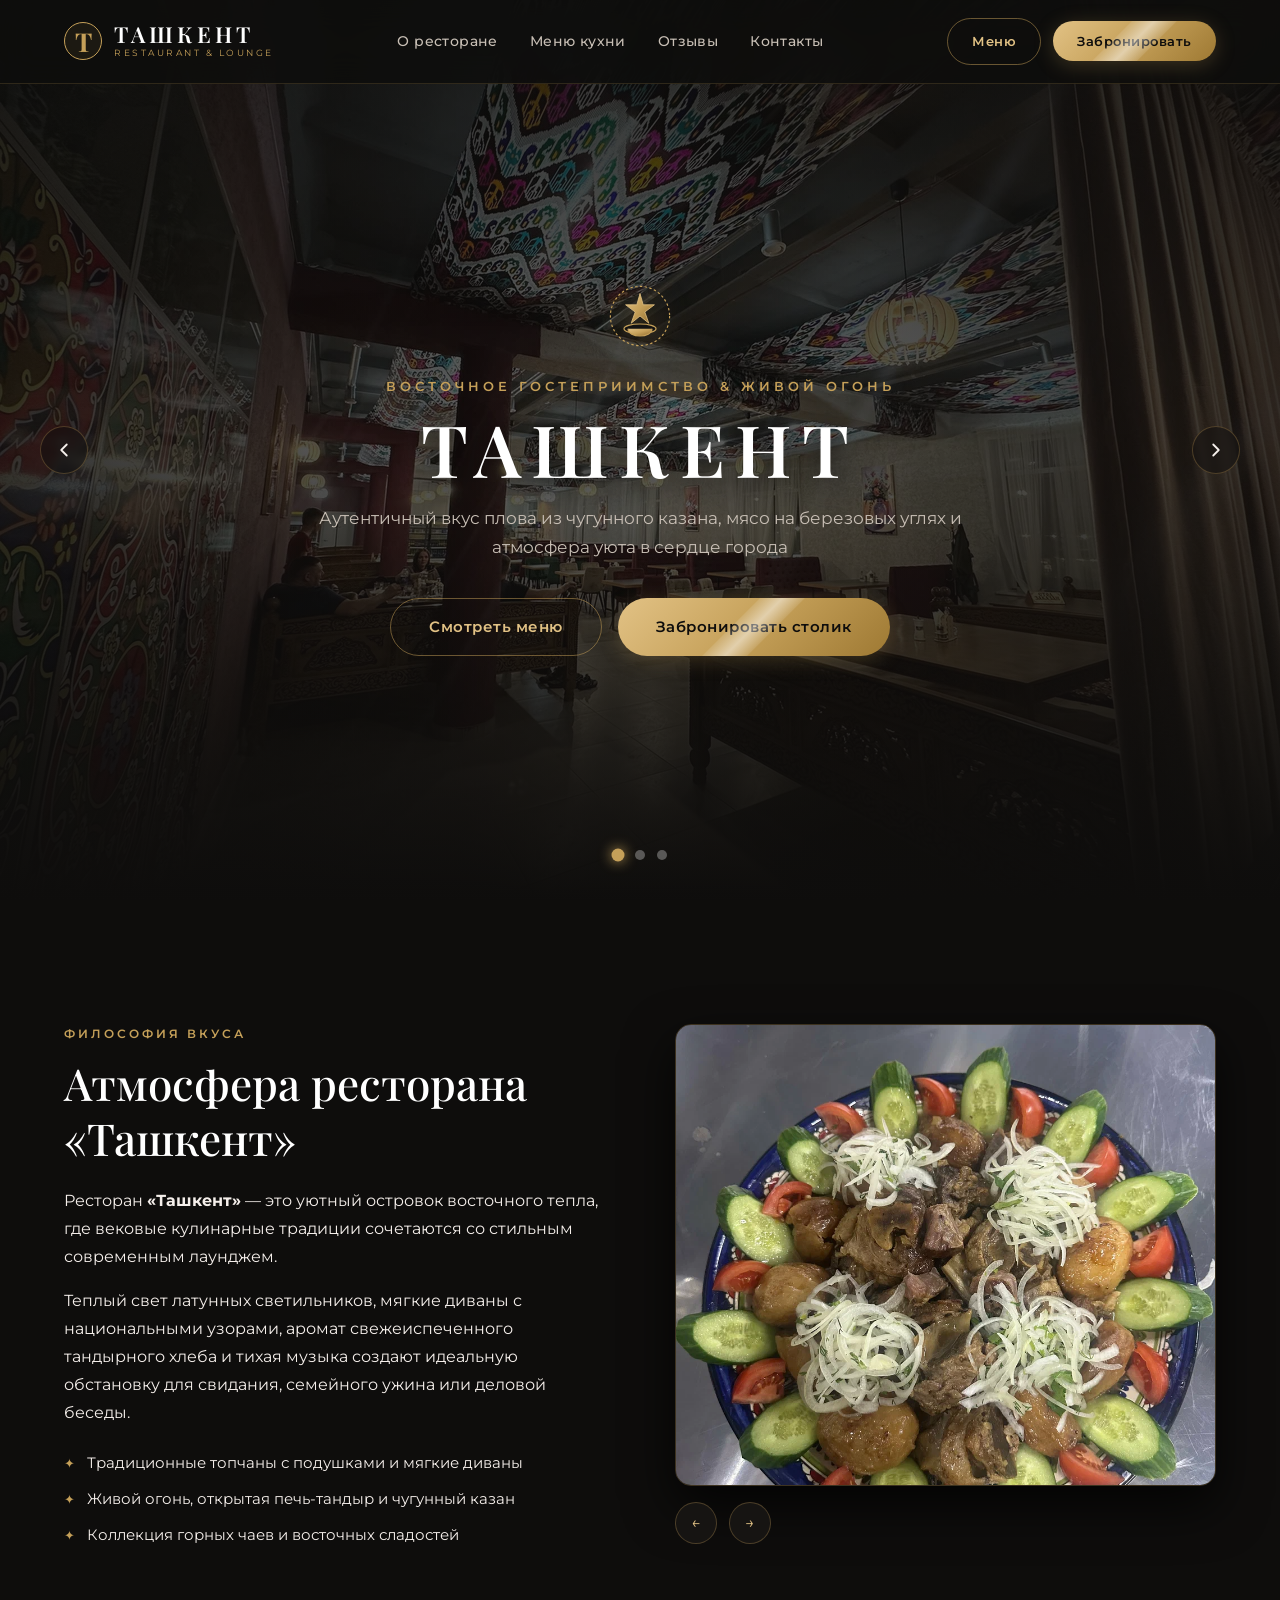
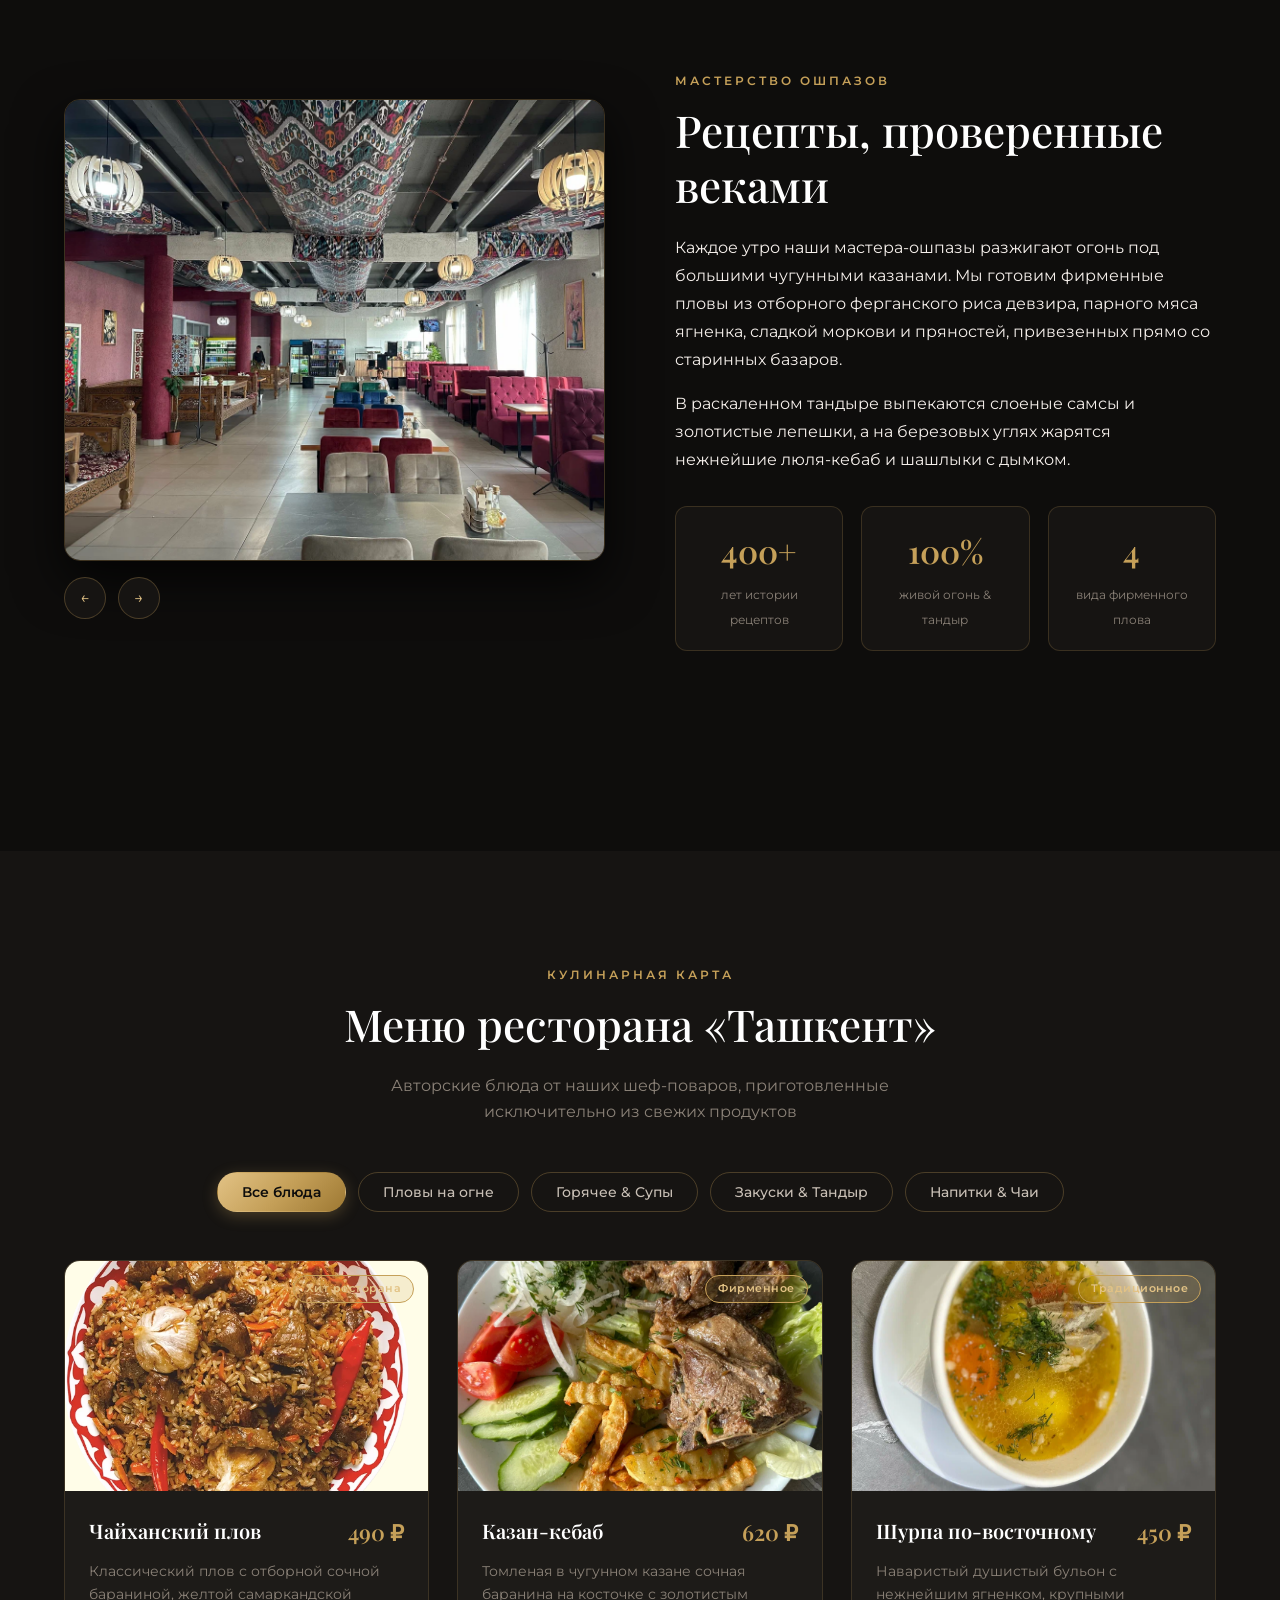
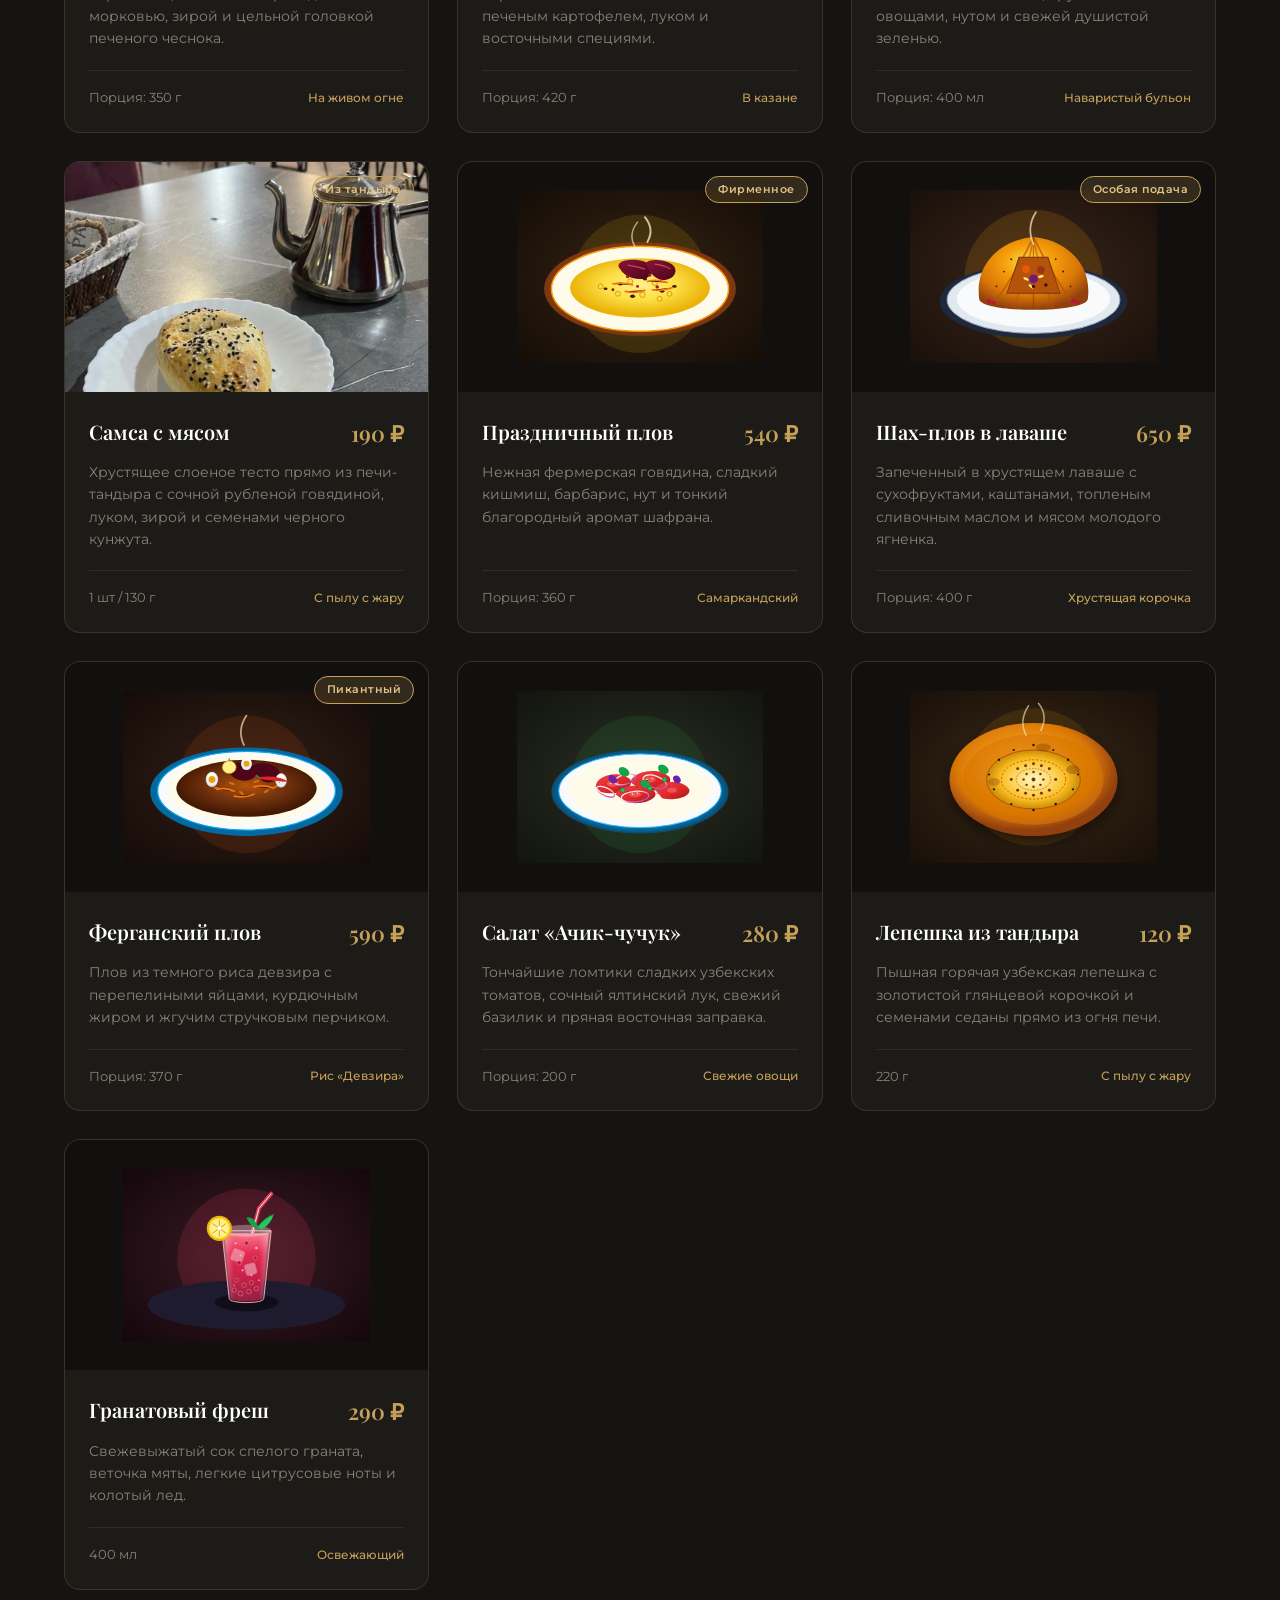
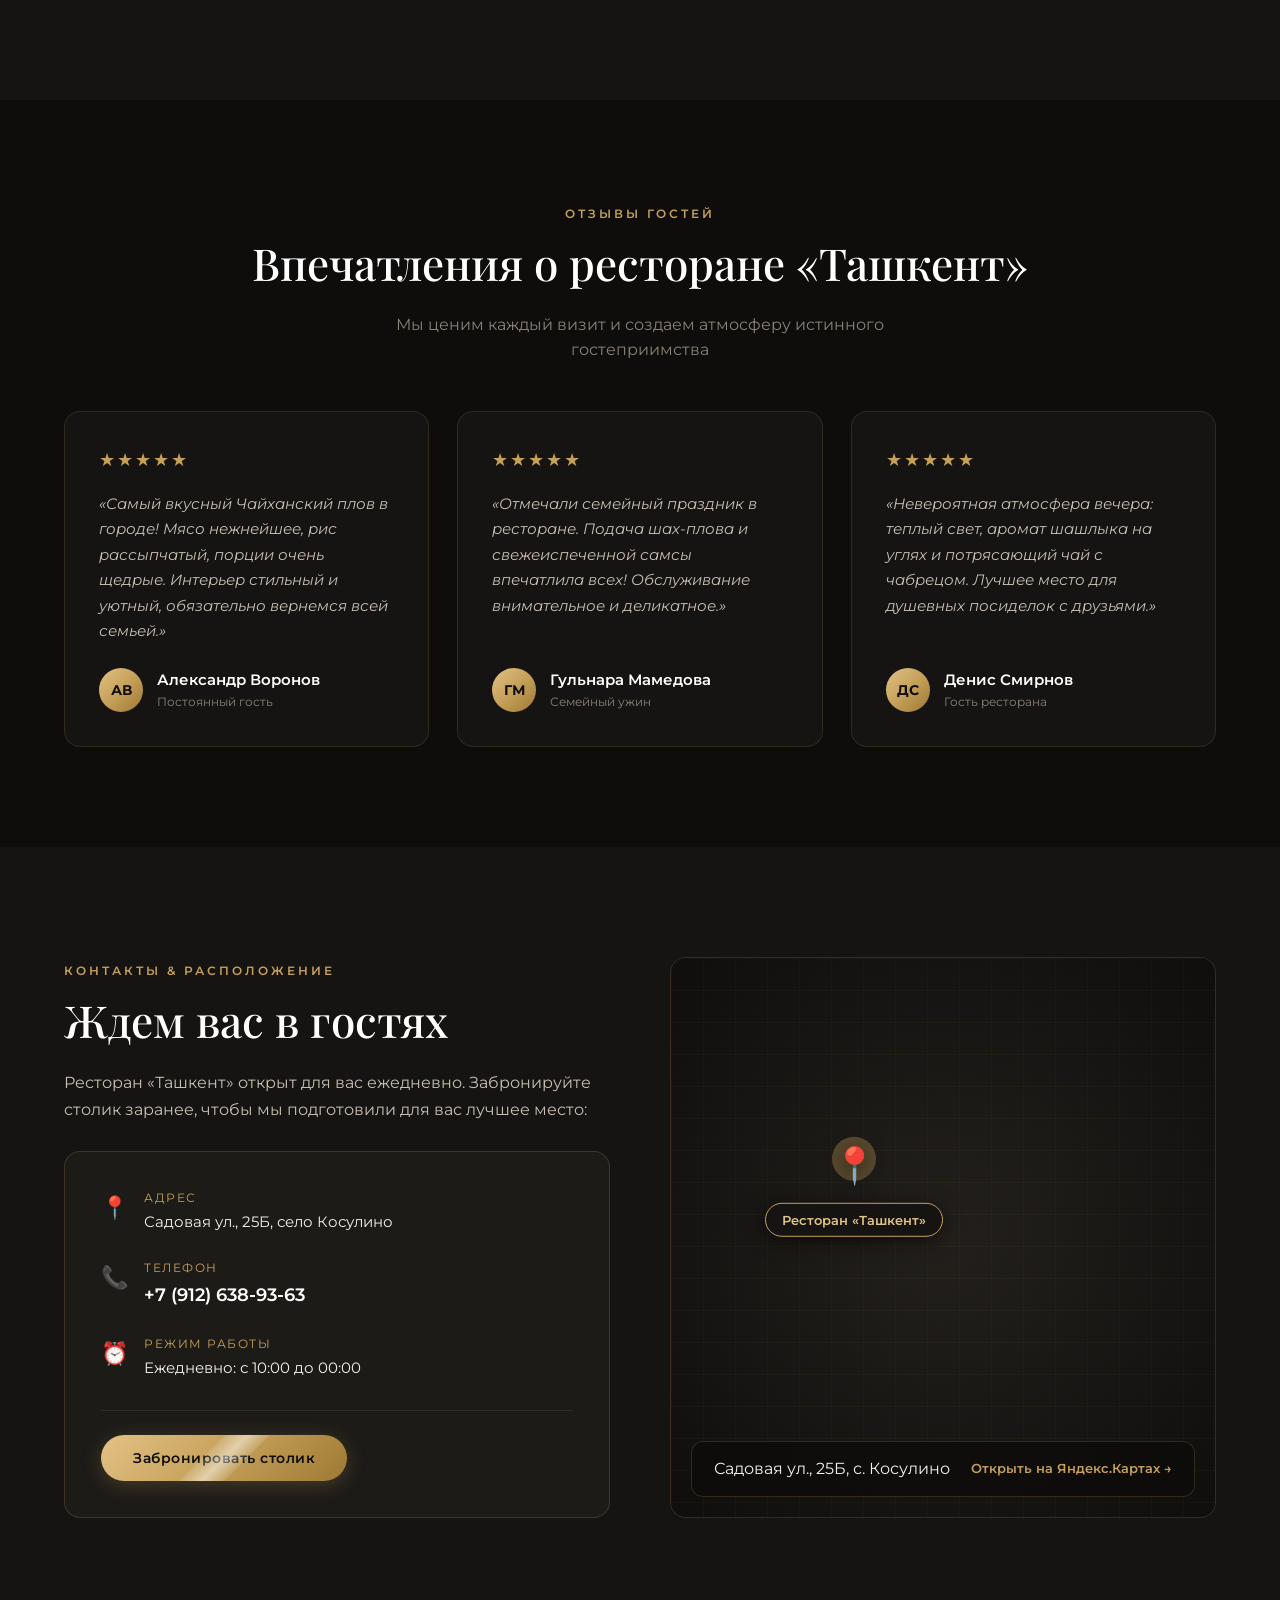
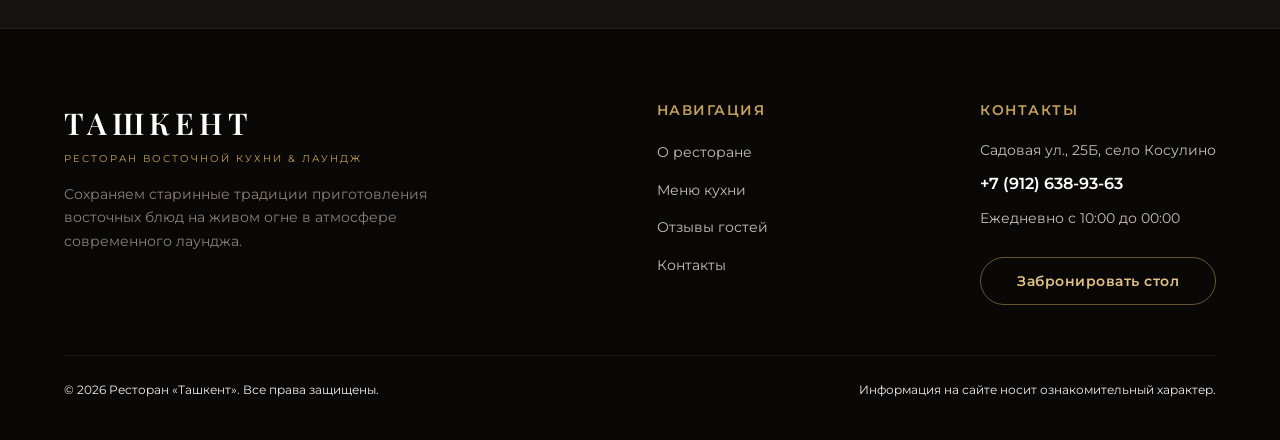
==== index.html @ 8cd4df89 "Initial commit" ====
<!DOCTYPE html>
<html lang="ru">
<head>
  <meta charset="UTF-8">
  <meta name="viewport" content="width=device-width, initial-scale=1.0, maximum-scale=1, user-scalable=0">
  <title>Ресторан «Ташкент» — Восточная кухня & Лаундж</title>
  <meta name="description" content="Ресторан «Ташкент» — авторская восточная кухня на живом огне, аутентичный лаундж, тандыр и легендарный плов.">
  <link rel="icon" type="image/svg+xml" href="images/logo.svg">

  <!-- Google Fonts: Playfair Display + Montserrat -->
  <link rel="preconnect" href="https://fonts.googleapis.com">
  <link rel="preconnect" href="https://fonts.gstatic.com" crossorigin>
  <link href="https://fonts.googleapis.com/css2?family=Montserrat:ital,wght@0,300;0,400;0,500;0,600;0,700;1,400&family=Playfair+Display:ital,wght@0,400;0,500;0,600;0,700;1,400&display=swap" rel="stylesheet">

  <link rel="stylesheet" href="styles.css">
</head>
<body>

  <!-- ==================== FIXED TOP HEADER ==================== -->
  <header class="header header_fixed" id="mainHeader">
    <div class="container header__container">
      <!-- Left: Brand Logo -->
      <a href="#hero" class="header__brand">
        <span class="brand-monogram">Т</span>
        <div class="brand-text-wrap">
          <span class="brand-title">ТАШКЕНТ</span>
          <span class="brand-tagline">RESTAURANT & LOUNGE</span>
        </div>
      </a>

      <!-- Center: Main Navigation (No Halls) -->
      <nav class="header__nav" aria-label="Основное меню">
        <a href="#about" class="nav-link">О ресторане</a>
        <a href="#menu" class="nav-link">Меню кухни</a>
        <a href="#reviews" class="nav-link">Отзывы</a>
        <a href="#contacts" class="nav-link">Контакты</a>
      </nav>

      <!-- Right: Action Buttons -->
      <div class="header__right">
        <a href="#menu" class="btn btn_outline btn_header">Меню</a>
        <button class="btn btn_gold btn_header btn-book" type="button">
          Забронировать<span class="gold-shimmer"></span>
        </button>
      </div>
    </div>
  </header>

  <!-- ==================== HERO SECTION (FULLSCREEN SLIDER) ==================== -->
  <main class="main main_sld" id="hero">
    <div class="hero-slider-container">
      <div class="hero-slide active" data-slide="0">
        <div class="slide-bg" style="background-image: url('images/1.webp');"></div>
        <div class="hero-overlay"></div>
      </div>
      <div class="hero-slide" data-slide="1">
        <div class="slide-bg" style="background-image: url('images/2.webp');"></div>
        <div class="hero-overlay"></div>
      </div>
      <div class="hero-slide" data-slide="2">
        <div class="slide-bg" style="background-image: url('images/3.webp');"></div>
        <div class="hero-overlay"></div>
      </div>
    </div>

    <!-- Centered Brand Emblem -->
    <div class="hero-center-box">
      <div class="hero-emblem-badge">
        <svg width="64" height="64" viewBox="0 0 80 80" fill="none" xmlns="http://www.w3.org/2000/svg">
          <circle cx="40" cy="40" r="37" stroke="#C5A059" stroke-width="1.5" stroke-dasharray="3 3"/>
          <path d="M40 12 L44 26 L58 26 L46 35 L51 49 L40 40 L29 49 L34 35 L22 26 L36 26 Z" fill="url(#goldGrad)" stroke="#E2C285" stroke-width="1"/>
          <ellipse cx="40" cy="56" rx="20" ry="6" fill="#141312" stroke="#C5A059" stroke-width="1.5"/>
          <path d="M25 56 C25 68 55 68 55 56" fill="url(#goldGrad)" stroke="#C5A059" stroke-width="1.5"/>
          <defs>
            <linearGradient id="goldGrad" x1="0%" y1="0%" x2="100%" y2="100%">
              <stop offset="0%" stop-color="#E2C285"/>
              <stop offset="50%" stop-color="#C5A059"/>
              <stop offset="100%" stop-color="#8E6A2C"/>
            </linearGradient>
          </defs>
        </svg>
      </div>

      <span class="hero-subheading">ВОСТОЧНОЕ ГОСТЕПРИИМСТВО & ЖИВОЙ ОГОНЬ</span>
      <h1 class="hero-main-title">ТАШКЕНТ</h1>
      <p class="hero-description">Аутентичный вкус плова из чугунного казана, мясо на березовых углях и атмосфера уюта в сердце города</p>

      <div class="hero-actions">
        <a href="#menu" class="btn btn_outline btn_hero">Смотреть меню</a>
        <button class="btn btn_gold btn_hero btn-book" type="button">
          Забронировать столик<span class="gold-shimmer"></span>
        </button>
      </div>
    </div>

    <!-- Slider Navigation Arrows -->
    <button class="slider-arrow slider-arrow_prev" id="heroPrevBtn" aria-label="Предыдущий слайд">
      <svg width="22" height="22" viewBox="0 0 24 24" fill="none"><path d="M15 18L9 12L15 6" stroke="currentColor" stroke-width="2" stroke-linecap="round" stroke-linejoin="round"/></svg>
    </button>
    <button class="slider-arrow slider-arrow_next" id="heroNextBtn" aria-label="Следующий слайд">
      <svg width="22" height="22" viewBox="0 0 24 24" fill="none"><path d="M9 6L15 12L9 18" stroke="currentColor" stroke-width="2" stroke-linecap="round" stroke-linejoin="round"/></svg>
    </button>

    <!-- Slider Dots -->
    <div class="slider-dots" id="heroDots">
      <button class="dot active" data-slide="0" aria-label="Слайд 1"></button>
      <button class="dot" data-slide="1" aria-label="Слайд 2"></button>
      <button class="dot" data-slide="2" aria-label="Слайд 3"></button>
    </div>
  </main>

  <!-- ==================== PROMO & ATMOSPHERE SECTION ==================== -->
  <section class="promo-section" id="about">
    <div class="container">
      
      <!-- Promo Item 1: Атмосфера -->
      <div class="promo-row">
        <div class="promo-text-col">
          <span class="section-tag">ФИЛОСОФИЯ ВКУСА</span>
          <h2 class="section-title">Атмосфера ресторана «Ташкент»</h2>
          <div class="promo-body">
            <p>Ресторан <strong>«Ташкент»</strong> — это уютный островок восточного тепла, где вековые кулинарные традиции сочетаются со стильным современным лаунджем.</p>
            <p>Теплый свет латунных светильников, мягкие диваны с национальными узорами, аромат свежеиспеченного тандырного хлеба и тихая музыка создают идеальную обстановку для свидания, семейного ужина или деловой беседы.</p>
          </div>
          <div class="promo-features-list">
            <div class="feature-item">
              <span class="feature-bullet">✦</span>
              <span>Традиционные топчаны с подушками и мягкие диваны</span>
            </div>
            <div class="feature-item">
              <span class="feature-bullet">✦</span>
              <span>Живой огонь, открытая печь-тандыр и чугунный казан</span>
            </div>
            <div class="feature-item">
              <span class="feature-bullet">✦</span>
              <span>Коллекция горных чаев и восточных сладостей</span>
            </div>
          </div>
        </div>

        <div class="promo-gallery-col">
          <div class="gallery-slider-frame" id="promoSlider1">
            <div class="gallery-slide">
              <img loading="lazy" src="images/4.webp" alt="Интерьер ресторана Ташкент">
            </div>
            <div class="gallery-slide">
              <img loading="lazy" src="images/5.webp" alt="Уютная атмосфера ресторана">
            </div>
          </div>
          <div class="gallery-slider-nav">
            <button class="nav-btn btn-prev" data-slider="promoSlider1" aria-label="Назад">&larr;</button>
            <button class="nav-btn btn-next" data-slider="promoSlider1" aria-label="Вперед">&rarr;</button>
          </div>
        </div>
      </div>

      <!-- Promo Item 2: Традиции и шефы -->
      <div class="promo-row promo-row_reverse">
        <div class="promo-gallery-col">
          <div class="gallery-slider-frame" id="promoSlider2">
            <div class="gallery-slide">
              <img loading="lazy" src="images/6.webp" alt="Блюда на живом огне">
            </div>
            <div class="gallery-slide">
              <img loading="lazy" src="images/7.webp" alt="Подача восточных блюд">
            </div>
          </div>
          <div class="gallery-slider-nav">
            <button class="nav-btn btn-prev" data-slider="promoSlider2" aria-label="Назад">&larr;</button>
            <button class="nav-btn btn-next" data-slider="promoSlider2" aria-label="Вперед">&rarr;</button>
          </div>
        </div>

        <div class="promo-text-col">
          <span class="section-tag">МАСТЕРСТВО ОШПАЗОВ</span>
          <h2 class="section-title">Рецепты, проверенные веками</h2>
          <div class="promo-body">
            <p>Каждое утро наши мастера-ошпазы разжигают огонь под большими чугунными казанами. Мы готовим фирменные пловы из отборного ферганского риса девзира, парного мяса ягненка, сладкой моркови и пряностей, привезенных прямо со старинных базаров.</p>
            <p>В раскаленном тандыре выпекаются слоеные самсы и золотистые лепешки, а на березовых углях жарятся нежнейшие люля-кебаб и шашлыки с дымком.</p>
          </div>
          <div class="stats-grid">
            <div class="stat-card">
              <span class="stat-value">400+</span>
              <span class="stat-label">лет истории рецептов</span>
            </div>
            <div class="stat-card">
              <span class="stat-value">100%</span>
              <span class="stat-label">живой огонь & тандыр</span>
            </div>
            <div class="stat-card">
              <span class="stat-value">4</span>
              <span class="stat-label">вида фирменного плова</span>
            </div>
          </div>
        </div>
      </div>

    </div>
  </section>

  <!-- ==================== MENU PRESENTATION ==================== -->
  <section class="menu-section" id="menu">
    <div class="container">
      <div class="section-heading text-center">
        <span class="section-tag">КУЛИНАРНАЯ КАРТА</span>
        <h2 class="section-title">Меню ресторана «Ташкент»</h2>
        <p class="section-subtitle">Авторские блюда от наших шеф-поваров, приготовленные исключительно из свежих продуктов</p>
      </div>

      <!-- Фильтры категорий -->
      <div class="menu-filters">
        <button class="filter-btn active" data-category="all" type="button">Все блюда</button>
        <button class="filter-btn" data-category="plov" type="button">Пловы на огне</button>
        <button class="filter-btn" data-category="hot" type="button">Горячее & Супы</button>
        <button class="filter-btn" data-category="starters" type="button">Закуски & Тандыр</button>
        <button class="filter-btn" data-category="drinks" type="button">Напитки & Чаи</button>
      </div>

      <!-- Карточки блюд -->
      <div class="menu-grid">
        <!-- Блюдо 1: Плов (plow.png) -->
        <div class="menu-card" data-category="plov">
          <div class="menu-card__image-box">
            <img src="images/plow.png" alt="Чайханский плов" class="menu-card__img" loading="lazy">
            <span class="menu-card__badge">Хит ресторана</span>
          </div>
          <div class="menu-card__content">
            <div class="menu-card__header">
              <h4 class="menu-card__title">Чайханский плов</h4>
              <span class="menu-card__price">490 ₽</span>
            </div>
            <p class="menu-card__desc">Классический плов с отборной сочной бараниной, желтой самаркандской морковью, зирой и цельной головкой печеного чеснока.</p>
            <div class="menu-card__footer">
              <span class="menu-card__weight">Порция: 350 г</span>
              <span class="menu-card__tag">На живом огне</span>
            </div>
          </div>
        </div>

        <!-- Блюдо: Казан-кебаб (плов 2.webp) -->
        <div class="menu-card" data-category="hot">
          <div class="menu-card__image-box">
            <img src="images/плов 2.webp" alt="Казан-кебаб" class="menu-card__img" loading="lazy">
            <span class="menu-card__badge">Фирменное</span>
          </div>
          <div class="menu-card__content">
            <div class="menu-card__header">
              <h4 class="menu-card__title">Казан-кебаб</h4>
              <span class="menu-card__price">620 ₽</span>
            </div>
            <p class="menu-card__desc">Томленая в чугунном казане сочная баранина на косточке с золотистым печеным картофелем, луком и восточными специями.</p>
            <div class="menu-card__footer">
              <span class="menu-card__weight">Порция: 420 г</span>
              <span class="menu-card__tag">В казане</span>
            </div>
          </div>
        </div>

        <!-- Блюдо: Шурпа по-восточному (плов 3.webp) -->
        <div class="menu-card" data-category="hot">
          <div class="menu-card__image-box">
            <img src="images/плов 3.webp" alt="Шурпа по-восточному" class="menu-card__img" loading="lazy">
            <span class="menu-card__badge">Традиционное</span>
          </div>
          <div class="menu-card__content">
            <div class="menu-card__header">
              <h4 class="menu-card__title">Шурпа по-восточному</h4>
              <span class="menu-card__price">450 ₽</span>
            </div>
            <p class="menu-card__desc">Наваристый душистый бульон с нежнейшим ягненком, крупными овощами, нутом и свежей душистой зеленью.</p>
            <div class="menu-card__footer">
              <span class="menu-card__weight">Порция: 400 мл</span>
              <span class="menu-card__tag">Наваристый бульон</span>
            </div>
          </div>
        </div>

        <!-- Блюдо: Самса из тандыра (плов 4.webp) -->
        <div class="menu-card" data-category="starters">
          <div class="menu-card__image-box">
            <img src="images/плов 4.webp" alt="Самса из тандыра" class="menu-card__img" loading="lazy">
            <span class="menu-card__badge">Из тандыра</span>
          </div>
          <div class="menu-card__content">
            <div class="menu-card__header">
              <h4 class="menu-card__title">Самса с мясом</h4>
              <span class="menu-card__price">190 ₽</span>
            </div>
            <p class="menu-card__desc">Хрустящее слоеное тесто прямо из печи-тандыра с сочной рубленой говядиной, луком, зирой и семенами черного кунжута.</p>
            <div class="menu-card__footer">
              <span class="menu-card__weight">1 шт / 130 г</span>
              <span class="menu-card__tag">С пылу с жару</span>
            </div>
          </div>
        </div>

        <!-- Блюдо 2 -->
        <div class="menu-card" data-category="plov">
          <div class="menu-card__image-box">
            <img src="images/plov-samarkand.svg" alt="Праздничный плов" class="menu-card__img" loading="lazy">
            <span class="menu-card__badge">Фирменное</span>
          </div>
          <div class="menu-card__content">
            <div class="menu-card__header">
              <h4 class="menu-card__title">Праздничный плов</h4>
              <span class="menu-card__price">540 ₽</span>
            </div>
            <p class="menu-card__desc">Нежная фермерская говядина, сладкий кишмиш, барбарис, нут и тонкий благородный аромат шафрана.</p>
            <div class="menu-card__footer">
              <span class="menu-card__weight">Порция: 360 г</span>
              <span class="menu-card__tag">Самаркандский</span>
            </div>
          </div>
        </div>

        <!-- Блюдо 3 -->
        <div class="menu-card" data-category="plov">
          <div class="menu-card__image-box">
            <img src="images/shah-plov.svg" alt="Шах-плов в лаваше" class="menu-card__img" loading="lazy">
            <span class="menu-card__badge">Особая подача</span>
          </div>
          <div class="menu-card__content">
            <div class="menu-card__header">
              <h4 class="menu-card__title">Шах-плов в лаваше</h4>
              <span class="menu-card__price">650 ₽</span>
            </div>
            <p class="menu-card__desc">Запеченный в хрустящем лаваше с сухофруктами, каштанами, топленым сливочным маслом и мясом молодого ягненка.</p>
            <div class="menu-card__footer">
              <span class="menu-card__weight">Порция: 400 г</span>
              <span class="menu-card__tag">Хрустящая корочка</span>
            </div>
          </div>
        </div>

        <!-- Блюдо 4 -->
        <div class="menu-card" data-category="plov">
          <div class="menu-card__image-box">
            <img src="images/plov-fergana.svg" alt="Ферганский плов" class="menu-card__img" loading="lazy">
            <span class="menu-card__badge">Пикантный</span>
          </div>
          <div class="menu-card__content">
            <div class="menu-card__header">
              <h4 class="menu-card__title">Ферганский плов</h4>
              <span class="menu-card__price">590 ₽</span>
            </div>
            <p class="menu-card__desc">Плов из темного риса девзира с перепелиными яйцами, курдючным жиром и жгучим стручковым перчиком.</p>
            <div class="menu-card__footer">
              <span class="menu-card__weight">Порция: 370 г</span>
              <span class="menu-card__tag">Рис «Девзира»</span>
            </div>
          </div>
        </div>

        <!-- Блюдо 5 -->
        <div class="menu-card" data-category="starters">
          <div class="menu-card__image-box">
            <img src="images/salad-achik-chuchuk.svg" alt="Салат Ачик-чучук" class="menu-card__img" loading="lazy">
          </div>
          <div class="menu-card__content">
            <div class="menu-card__header">
              <h4 class="menu-card__title">Салат «Ачик-чучук»</h4>
              <span class="menu-card__price">280 ₽</span>
            </div>
            <p class="menu-card__desc">Тончайшие ломтики сладких узбекских томатов, сочный ялтинский лук, свежий базилик и пряная восточная заправка.</p>
            <div class="menu-card__footer">
              <span class="menu-card__weight">Порция: 200 г</span>
              <span class="menu-card__tag">Свежие овощи</span>
            </div>
          </div>
        </div>

        <!-- Блюдо 7 -->
        <div class="menu-card" data-category="starters">
          <div class="menu-card__image-box">
            <img src="images/lepeshka.svg" alt="Лепешка из тандыра" class="menu-card__img" loading="lazy">
          </div>
          <div class="menu-card__content">
            <div class="menu-card__header">
              <h4 class="menu-card__title">Лепешка из тандыра</h4>
              <span class="menu-card__price">120 ₽</span>
            </div>
            <p class="menu-card__desc">Пышная горячая узбекская лепешка с золотистой глянцевой корочкой и семенами седаны прямо из огня печи.</p>
            <div class="menu-card__footer">
              <span class="menu-card__weight">220 г</span>
              <span class="menu-card__tag">С пылу с жару</span>
            </div>
          </div>
        </div>

        <!-- Блюдо 8 -->
        <div class="menu-card" data-category="drinks">
          <div class="menu-card__image-box">
            <img src="images/lemonade.svg" alt="Гранатовый фреш-лимонад" class="menu-card__img" loading="lazy">
          </div>
          <div class="menu-card__content">
            <div class="menu-card__header">
              <h4 class="menu-card__title">Гранатовый фреш</h4>
              <span class="menu-card__price">290 ₽</span>
            </div>
            <p class="menu-card__desc">Свежевыжатый сок спелого граната, веточка мяты, легкие цитрусовые ноты и колотый лед.</p>
            <div class="menu-card__footer">
              <span class="menu-card__weight">400 мл</span>
              <span class="menu-card__tag">Освежающий</span>
            </div>
          </div>
        </div>
      </div>
    </div>
  </section>

  <!-- ==================== REVIEWS ==================== -->
  <section class="reviews-section" id="reviews">
    <div class="container">
      <div class="section-heading text-center">
        <span class="section-tag">ОТЗЫВЫ ГОСТЕЙ</span>
        <h2 class="section-title">Впечатления о ресторане «Ташкент»</h2>
        <p class="section-subtitle">Мы ценим каждый визит и создаем атмосферу истинного гостеприимства</p>
      </div>

      <div class="reviews-grid">
        <div class="review-card">
          <div class="review-stars">★★★★★</div>
          <p class="review-text">«Самый вкусный Чайханский плов в городе! Мясо нежнейшее, рис рассыпчатый, порции очень щедрые. Интерьер стильный и уютный, обязательно вернемся всей семьей.»</p>
          <div class="review-author-box">
            <div class="review-avatar">АВ</div>
            <div>
              <div class="review-name">Александр Воронов</div>
              <div class="review-date">Постоянный гость</div>
            </div>
          </div>
        </div>

        <div class="review-card">
          <div class="review-stars">★★★★★</div>
          <p class="review-text">«Отмечали семейный праздник в ресторане. Подача шах-плова и свежеиспеченной самсы впечатлила всех! Обслуживание внимательное и деликатное.»</p>
          <div class="review-author-box">
            <div class="review-avatar">ГМ</div>
            <div>
              <div class="review-name">Гульнара Мамедова</div>
              <div class="review-date">Семейный ужин</div>
            </div>
          </div>
        </div>

        <div class="review-card">
          <div class="review-stars">★★★★★</div>
          <p class="review-text">«Невероятная атмосфера вечера: теплый свет, аромат шашлыка на углях и потрясающий чай с чабрецом. Лучшее место для душевных посиделок с друзьями.»</p>
          <div class="review-author-box">
            <div class="review-avatar">ДС</div>
            <div>
              <div class="review-name">Денис Смирнов</div>
              <div class="review-date">Гость ресторана</div>
            </div>
          </div>
        </div>
      </div>
    </div>
  </section>

  <!-- ==================== CONTACTS & LOCATION ==================== -->
  <section class="contacts-section" id="contacts">
    <div class="container">
      <div class="contacts-wrapper">
        <div class="contacts-left">
          <span class="section-tag">КОНТАКТЫ & РАСПОЛОЖЕНИЕ</span>
          <h2 class="section-title">Ждем вас в гостях</h2>
          <p class="contacts-desc">Ресторан «Ташкент» открыт для вас ежедневно. Забронируйте столик заранее, чтобы мы подготовили для вас лучшее место:</p>

          <div class="contacts-info-card">
            <div class="info-item">
              <span class="info-icon">📍</span>
              <div>
                <div class="info-item-title">Адрес</div>
                <div class="info-item-value">Садовая ул., 25Б, село Косулино</div>
              </div>
            </div>

            <div class="info-item">
              <span class="info-icon">📞</span>
              <div>
                <div class="info-item-title">Телефон</div>
                <a href="tel:+79126389363" class="info-item-link">+7 (912) 638-93-63</a>
              </div>
            </div>

            <div class="info-item">
              <span class="info-icon">⏰</span>
              <div>
                <div class="info-item-title">Режим работы</div>
                <div class="info-item-value">Ежедневно: с 10:00 до 00:00</div>
              </div>
            </div>

            <div class="contacts-action-box">
              <button class="btn btn_gold btn-book" type="button">
                Забронировать столик<span class="gold-shimmer"></span>
              </button>
            </div>
          </div>
        </div>

        <div class="contacts-right">
          <div class="map-card-wrapper">
            <div class="map-ambient-view">
              <div class="map-grid-pattern"></div>
              <div class="map-pin">
                <div class="pin-halo"></div>
                <div class="pin-symbol">📍</div>
                <div class="pin-badge">Ресторан «Ташкент»</div>
              </div>
              <div class="map-foot-card">
                <span>Садовая ул., 25Б, с. Косулино</span>
                <a href="https://yandex.ru/maps/?text=Садовая+ул.,+25Б,+село+Косулино" target="_blank" rel="noopener" class="map-yandex-link">Открыть на Яндекс.Картах &rarr;</a>
              </div>
            </div>
          </div>
        </div>
      </div>
    </div>
  </section>

  <!-- ==================== FOOTER ==================== -->
  <footer class="footer">
    <div class="container">
      <div class="footer-content">
        <div class="footer-brand">
          <div class="footer-logo">ТАШКЕНТ</div>
          <div class="footer-tagline">РЕСТОРАН ВОСТОЧНОЙ КУХНИ & ЛАУНДЖ</div>
          <p class="footer-about">Сохраняем старинные традиции приготовления восточных блюд на живом огне в атмосфере современного лаунджа.</p>
        </div>

        <div class="footer-nav">
          <div class="footer-col-title">Навигация</div>
          <ul class="footer-nav-list">
            <li><a href="#about">О ресторане</a></li>
            <li><a href="#menu">Меню кухни</a></li>
            <li><a href="#reviews">Отзывы гостей</a></li>
            <li><a href="#contacts">Контакты</a></li>
          </ul>
        </div>

        <div class="footer-contacts">
          <div class="footer-col-title">Контакты</div>
          <p class="footer-contact-item">Садовая ул., 25Б, село Косулино</p>
          <p class="footer-contact-item">
            <a href="tel:+79126389363" class="footer-phone">+7 (912) 638-93-63</a>
          </p>
          <p class="footer-contact-item">Ежедневно с 10:00 до 00:00</p>
          <button class="btn btn_outline btn_footer btn-book" type="button">Забронировать стол</button>
        </div>
      </div>

      <div class="footer-bottom">
        <div>© 2026 Ресторан «Ташкент». Все права защищены.</div>
        <div>Информация на сайте носит ознакомительный характер.</div>
      </div>
    </div>
  </footer>

  <!-- ==================== BOOKING TABLE MODAL ==================== -->
  <div class="modal-overlay" id="bookingModal">
    <div class="modal-content">
      <button class="modal-close" id="bookingModalClose" type="button" aria-label="Закрыть">&times;</button>
      <div class="modal-header-box">
        <span class="modal-badge">БРОНИРОВАНИЕ</span>
        <h3 class="modal-title">Забронировать столик</h3>
        <p class="modal-subtitle">Ресторан «Ташкент» с радостью подготовит лучший стол к вашему визиту</p>
      </div>

      <form class="modal-form" id="bookingForm">
        <div class="form-row">
          <div class="form-group">
            <label for="bookName">Ваше имя *</label>
            <input type="text" id="bookName" required placeholder="Иван">
          </div>
          <div class="form-group">
            <label for="bookPhone">Номер телефона *</label>
            <input type="tel" id="bookPhone" required placeholder="+7 (999) 000-00-00">
          </div>
        </div>

        <div class="form-row">
          <div class="form-group">
            <label for="bookGuests">Количество персон</label>
            <select id="bookGuests">
              <option value="1 персона">1 персона</option>
              <option value="2 персоны" selected>2 персоны (романтический ужин)</option>
              <option value="3–4 персоны">3–4 персоны (семья / друзья)</option>
              <option value="5–8 персон">5–8 персон (компания)</option>
              <option value="8+ персон">Компания более 8 персон</option>
            </select>
          </div>
          <div class="form-group">
            <label for="bookDate">Дата визита *</label>
            <input type="date" id="bookDate" required>
          </div>
        </div>

        <div class="form-group">
          <label for="bookTime">Время визита *</label>
          <input type="time" id="bookTime" required value="19:00">
        </div>

        <div class="form-group">
          <label for="bookComment">Пожелания к столику</label>
          <input type="text" id="bookComment" placeholder="У окна, детский стульчик, тихий угол">
        </div>

        <button type="submit" class="btn btn_gold form-submit-btn">
          Подтвердить бронирование<span class="gold-shimmer"></span>
        </button>
      </form>
    </div>
  </div>

  <script src="script.js"></script>
</body>
</html>
---- styles.css ----
/* ==========================================================================
   РЕСТОРАН «ТАШКЕНТ» — ФИРМЕННЫЙ СТИЛЬ
   Luxury Eastern Lounge Aesthetic (Obsidian & Noble Gold)
   ========================================================================== */

:root {
  /* Color Palette */
  --bg-dark: #0E0D0C;
  --bg-surface: #161412;
  --bg-card: #1D1B18;
  --bg-elevated: #24211D;
  
  --text-white: #FFFFFF;
  --text-primary: #F5EFEB;
  --text-secondary: #C8BFB5;
  --text-muted: #8A8177;

  /* Noble Gold Accents */
  --accent-gold: #C5A059;
  --accent-gold-light: #E2C285;
  --accent-gold-dark: #8E6A2C;
  --accent-gold-glow: rgba(197, 160, 89, 0.35);

  /* Gradients */
  --grad-gold: linear-gradient(135deg, #E2C285 0%, #C5A059 50%, #9E7933 100%);
  --grad-gold-hover: linear-gradient(135deg, #F0D59E 0%, #D8B26A 50%, #B08A42 100%);

  /* Typography */
  --font-serif: "Playfair Display", Georgia, serif;
  --font-sans: "Montserrat", -apple-system, BlinkMacSystemFont, "Segoe UI", Roboto, sans-serif;

  /* Transitions & Shadows */
  --transition: 0.35s cubic-bezier(0.22, 1, 0.36, 1);
  --shadow-sm: 0 4px 15px rgba(0, 0, 0, 0.4);
  --shadow-md: 0 10px 30px rgba(0, 0, 0, 0.6);
  --shadow-lg: 0 20px 50px rgba(0, 0, 0, 0.75);
}

/* Base Reset */
* {
  margin: 0;
  padding: 0;
  box-sizing: border-box;
  font-family: var(--font-sans);
  color: var(--text-primary);
  list-style: none;
  text-decoration: none;
}

html {
  scroll-behavior: smooth;
}

body {
  background-color: var(--bg-dark);
  color: var(--text-primary);
  overflow-x: hidden;
  line-height: 1.6;
}

/* Container */
.container {
  width: 90%;
  max-width: 1600px;
  margin: 0 auto;
}

/* ==========================================================================
   BUTTONS
   ========================================================================== */
.btn {
  display: inline-flex;
  align-items: center;
  justify-content: center;
  padding: 14px 32px;
  border-radius: 35px;
  font-size: 14px;
  font-weight: 600;
  letter-spacing: 0.5px;
  cursor: pointer;
  border: none;
  transition: var(--transition);
  user-select: none;
  position: relative;
  overflow: hidden;
}

/* Gold Primary Button with Shimmer */
.btn_gold {
  background: var(--grad-gold);
  color: #0E0D0C !important;
  box-shadow: 0 4px 20px rgba(197, 160, 89, 0.25);
}

.btn_gold:hover {
  background: var(--grad-gold-hover);
  transform: translateY(-2px);
  box-shadow: 0 6px 25px rgba(197, 160, 89, 0.45);
}

.gold-shimmer {
  position: absolute;
  top: 0;
  height: 100%;
  width: 45px;
  transform: skewX(-45deg);
  background: linear-gradient(90deg, rgba(255, 255, 255, 0.1), rgba(255, 255, 255, 0.5), rgba(255, 255, 255, 0.1));
  animation: goldShimmer 2.8s infinite linear;
}

@keyframes goldShimmer {
  0% { left: -150%; }
  100% { left: 150%; }
}

/* Outline Button */
.btn_outline {
  background: transparent;
  border: 1px solid rgba(197, 160, 89, 0.5);
  color: var(--accent-gold-light) !important;
}

.btn_outline:hover {
  border-color: var(--accent-gold);
  background: rgba(197, 160, 89, 0.12);
  color: #FFFFFF !important;
  transform: translateY(-2px);
}

.btn_header {
  padding: 12px 24px;
  font-size: 13px;
}

.btn_hero {
  padding: 16px 38px;
  font-size: 15px;
}

.btn_footer {
  width: 100%;
  margin-top: 18px;
}

/* ==========================================================================
   FIXED TOP HEADER
   ========================================================================== */
.header_fixed {
  position: fixed;
  top: 0;
  left: 0;
  width: 100%;
  z-index: 1000;
  background: rgba(14, 13, 12, 0.85);
  backdrop-filter: blur(16px);
  -webkit-backdrop-filter: blur(16px);
  border-bottom: 1px solid rgba(197, 160, 89, 0.18);
  transition: all 0.3s ease;
  padding: 18px 0;
}

.header_fixed.scrolled {
  background: rgba(10, 9, 8, 0.96);
  padding: 12px 0;
  box-shadow: 0 4px 25px rgba(0, 0, 0, 0.6);
  border-bottom-color: rgba(197, 160, 89, 0.3);
}

.header__container {
  display: flex;
  align-items: center;
  justify-content: space-between;
}

/* Brand Logo (Left) */
.header__brand {
  display: flex;
  align-items: center;
  gap: 12px;
}

.brand-monogram {
  font-family: var(--font-serif);
  font-size: 26px;
  color: var(--accent-gold);
  font-weight: 700;
  border: 1px solid var(--accent-gold);
  border-radius: 50%;
  width: 38px;
  height: 38px;
  display: flex;
  align-items: center;
  justify-content: center;
  background: rgba(197, 160, 89, 0.08);
}

.brand-text-wrap {
  display: flex;
  flex-direction: column;
}

.brand-title {
  font-family: var(--font-serif);
  font-size: 22px;
  font-weight: 600;
  letter-spacing: 4px;
  color: #FFFFFF;
  line-height: 1.1;
}

.brand-tagline {
  font-size: 9px;
  letter-spacing: 2.5px;
  color: var(--accent-gold);
  text-transform: uppercase;
}

/* Center Navigation */
.header__nav {
  display: flex;
  align-items: center;
  gap: 32px;
}

.nav-link {
  font-size: 14px;
  font-weight: 500;
  color: var(--text-secondary);
  transition: color 0.25s ease;
  letter-spacing: 0.4px;
  position: relative;
}

.nav-link::after {
  content: "";
  position: absolute;
  bottom: -4px;
  left: 0;
  width: 0;
  height: 1px;
  background: var(--accent-gold);
  transition: width 0.25s ease;
}

.nav-link:hover {
  color: #FFFFFF;
}

.nav-link:hover::after {
  width: 100%;
}

/* Right header buttons */
.header__right {
  display: flex;
  align-items: center;
  gap: 12px;
}

/* ==========================================================================
   HERO FULLSCREEN SLIDER (100vh)
   ========================================================================== */
.main_sld {
  position: relative;
  width: 100%;
  height: 100vh;
  min-height: 680px;
  overflow: hidden;
  display: flex;
  align-items: center;
  justify-content: center;
}

.hero-slider-container {
  position: absolute;
  top: 0;
  left: 0;
  width: 100%;
  height: 100%;
}

.hero-slide {
  position: absolute;
  top: 0;
  left: 0;
  width: 100%;
  height: 100%;
  opacity: 0;
  visibility: hidden;
  transition: opacity 1.2s ease-in-out, visibility 1.2s;
}

.hero-slide.active {
  opacity: 1;
  visibility: visible;
}

.slide-bg {
  width: 100%;
  height: 100%;
  background-size: cover;
  background-position: center;
  transform: scale(1.05);
  transition: transform 6s ease-out;
}

.hero-slide.active .slide-bg {
  transform: scale(1);
}

.hero-overlay {
  position: absolute;
  top: 0;
  left: 0;
  width: 100%;
  height: 100%;
  background: radial-gradient(circle at center, rgba(14, 13, 12, 0.4) 0%, rgba(14, 13, 12, 0.85) 100%),
              linear-gradient(180deg, rgba(14,13,12,0.6) 0%, rgba(14,13,12,0.3) 50%, #0E0D0C 100%);
}

.hero-center-box {
  position: relative;
  z-index: 10;
  text-align: center;
  padding: 0 20px;
  max-width: 920px;
  margin: 0 auto;
  display: flex;
  flex-direction: column;
  align-items: center;
  margin-top: 40px;
}

.hero-emblem-badge {
  margin-bottom: 20px;
  filter: drop-shadow(0 0 15px rgba(197, 160, 89, 0.3));
}

.hero-subheading {
  font-size: 13px;
  letter-spacing: 4px;
  color: var(--accent-gold);
  font-weight: 600;
  text-transform: uppercase;
  margin-bottom: 12px;
}

.hero-main-title {
  font-family: var(--font-serif);
  font-size: 72px;
  letter-spacing: 10px;
  font-weight: 600;
  color: #FFFFFF;
  text-shadow: 0 4px 30px rgba(0, 0, 0, 0.9);
  margin-bottom: 16px;
  line-height: 1.1;
}

.hero-description {
  font-size: 17px;
  color: var(--text-secondary);
  max-width: 650px;
  margin-bottom: 36px;
  line-height: 1.7;
}

.hero-actions {
  display: flex;
  gap: 16px;
  flex-wrap: wrap;
  justify-content: center;
}

/* Slider Nav Arrows */
.slider-arrow {
  position: absolute;
  top: 50%;
  transform: translateY(-50%);
  z-index: 20;
  background: rgba(14, 13, 12, 0.5);
  border: 1px solid rgba(197, 160, 89, 0.3);
  color: var(--accent-gold-light);
  width: 48px;
  height: 48px;
  border-radius: 50%;
  cursor: pointer;
  display: flex;
  align-items: center;
  justify-content: center;
  transition: var(--transition);
  backdrop-filter: blur(4px);
}

.slider-arrow:hover {
  background: var(--accent-gold);
  color: #0E0D0C;
  transform: translateY(-50%) scale(1.08);
}

.slider-arrow_prev { left: 40px; }
.slider-arrow_next { right: 40px; }

/* Slider Dots */
.slider-dots {
  position: absolute;
  bottom: 40px;
  left: 50%;
  transform: translateX(-50%);
  z-index: 20;
  display: flex;
  gap: 12px;
}

.dot {
  width: 10px;
  height: 10px;
  border-radius: 50%;
  background: rgba(255, 255, 255, 0.3);
  border: none;
  cursor: pointer;
  transition: var(--transition);
}

.dot.active {
  background: var(--accent-gold);
  transform: scale(1.3);
  box-shadow: 0 0 10px var(--accent-gold);
}

/* ==========================================================================
   PROMO & ATMOSPHERE SECTION
   ========================================================================== */
.promo-section {
  padding: 120px 0 80px;
  background: var(--bg-dark);
}

.promo-row {
  display: flex;
  align-items: center;
  justify-content: space-between;
  gap: 70px;
  margin-bottom: 120px;
}

.promo-row_reverse {
  flex-direction: row;
}

.promo-text-col {
  flex: 1;
  max-width: 640px;
}

.section-tag {
  font-size: 12px;
  letter-spacing: 3px;
  text-transform: uppercase;
  color: var(--accent-gold);
  font-weight: 600;
  display: inline-block;
  margin-bottom: 12px;
}

.section-title {
  font-family: var(--font-serif);
  font-size: 44px;
  font-weight: 500;
  line-height: 1.25;
  color: #FFFFFF;
  margin-bottom: 22px;
}

.promo-body {
  font-size: 16px;
  line-height: 1.75;
  color: var(--text-secondary);
}

.promo-body p {
  margin-bottom: 16px;
}

.promo-features-list {
  display: flex;
  flex-direction: column;
  gap: 12px;
  margin-top: 24px;
}

.feature-item {
  display: flex;
  align-items: center;
  gap: 12px;
  font-size: 15px;
  color: var(--text-primary);
}

.feature-bullet {
  color: var(--accent-gold);
  font-size: 13px;
}

/* Stats in Promo 2 */
.stats-grid {
  display: grid;
  grid-template-columns: repeat(3, 1fr);
  gap: 18px;
  margin-top: 32px;
}

.stat-card {
  background: var(--bg-surface);
  border: 1px solid rgba(197, 160, 89, 0.2);
  padding: 18px;
  border-radius: 12px;
  text-align: center;
}

.stat-value {
  display: block;
  font-family: var(--font-serif);
  font-size: 32px;
  font-weight: 600;
  color: var(--accent-gold);
  margin-bottom: 4px;
}

.stat-label {
  font-size: 12px;
  color: var(--text-muted);
}

/* Gallery Slider in Promo */
.promo-gallery-col {
  flex: 1;
  max-width: 680px;
  position: relative;
}

.gallery-slider-frame {
  display: flex;
  overflow: hidden;
  border-radius: 16px;
  border: 1px solid rgba(197, 160, 89, 0.25);
  box-shadow: var(--shadow-lg);
}

.gallery-slide {
  min-width: 100%;
  transition: transform 0.5s ease-in-out;
}

.gallery-slide img {
  width: 100%;
  height: 460px;
  object-fit: cover;
  display: block;
}

.gallery-slider-nav {
  display: flex;
  gap: 12px;
  margin-top: 16px;
}

.nav-btn {
  background: var(--bg-surface);
  border: 1px solid rgba(197, 160, 89, 0.3);
  color: var(--accent-gold-light);
  width: 42px;
  height: 42px;
  border-radius: 50%;
  cursor: pointer;
  display: flex;
  align-items: center;
  justify-content: center;
  font-size: 16px;
  transition: var(--transition);
}

.nav-btn:hover {
  background: var(--accent-gold);
  color: #0E0D0C;
}

/* ==========================================================================
   MENU SECTION (Presentation without Cart)
   ========================================================================== */
.menu-section {
  padding: 110px 0;
  background: var(--bg-surface);
}

.section-heading {
  margin-bottom: 48px;
}

.text-center {
  text-align: center;
}

.section-subtitle {
  font-size: 16px;
  color: var(--text-muted);
  max-width: 580px;
  margin: 0 auto;
}

.menu-filters {
  display: flex;
  justify-content: center;
  gap: 12px;
  margin-bottom: 48px;
  flex-wrap: wrap;
}

.filter-btn {
  background: transparent;
  border: 1px solid rgba(197, 160, 89, 0.3);
  color: var(--text-secondary);
  padding: 10px 24px;
  border-radius: 25px;
  font-size: 14px;
  font-weight: 500;
  cursor: pointer;
  transition: var(--transition);
}

.filter-btn:hover {
  border-color: var(--accent-gold);
  color: #FFFFFF;
}

.filter-btn.active {
  background: var(--grad-gold);
  color: #0E0D0C;
  border-color: transparent;
  font-weight: 600;
  box-shadow: 0 4px 15px rgba(197, 160, 89, 0.3);
}

.menu-grid {
  display: grid;
  grid-template-columns: repeat(auto-fill, minmax(330px, 1fr));
  gap: 28px;
}

.menu-card {
  background: var(--bg-card);
  border: 1px solid rgba(197, 160, 89, 0.18);
  border-radius: 16px;
  overflow: hidden;
  transition: var(--transition);
  display: flex;
  flex-direction: column;
}

.menu-card:hover {
  transform: translateY(-5px);
  border-color: rgba(197, 160, 89, 0.45);
  box-shadow: var(--shadow-md);
}

.menu-card__image-box {
  position: relative;
  height: 230px;
  background: #11100F;
  display: flex;
  align-items: center;
  justify-content: center;
  overflow: hidden;
}

.menu-card__img {
  width: 100%;
  height: 100%;
  object-fit: cover;
  transition: transform 0.5s cubic-bezier(0.22, 1, 0.36, 1);
}

.menu-card__img[src$=".svg"] {
  width: auto;
  height: auto;
  max-width: 75%;
  max-height: 75%;
  object-fit: contain;
}

.menu-card:hover .menu-card__img {
  transform: scale(1.08);
}

.menu-card__badge {
  position: absolute;
  top: 14px;
  right: 14px;
  background: rgba(197, 160, 89, 0.18);
  border: 1px solid var(--accent-gold);
  color: var(--accent-gold-light);
  padding: 4px 12px;
  border-radius: 16px;
  font-size: 11px;
  font-weight: 600;
  letter-spacing: 0.5px;
}

.menu-card__content {
  padding: 24px;
  display: flex;
  flex-direction: column;
  flex: 1;
}

.menu-card__header {
  display: flex;
  justify-content: space-between;
  align-items: flex-start;
  margin-bottom: 10px;
}

.menu-card__title {
  font-family: var(--font-serif);
  font-size: 20px;
  font-weight: 600;
  color: #FFFFFF;
}

.menu-card__price {
  font-family: var(--font-serif);
  font-size: 22px;
  font-weight: 600;
  color: var(--accent-gold);
  white-space: nowrap;
  margin-left: 12px;
}

.menu-card__desc {
  font-size: 14px;
  color: var(--text-muted);
  line-height: 1.6;
  margin-bottom: 20px;
  flex: 1;
}

.menu-card__footer {
  display: flex;
  justify-content: space-between;
  align-items: center;
  padding-top: 16px;
  border-top: 1px solid rgba(255, 255, 255, 0.08);
}

.menu-card__weight {
  font-size: 13px;
  color: var(--text-muted);
}

.menu-card__tag {
  font-size: 12px;
  color: var(--accent-gold);
  font-weight: 500;
}

/* ==========================================================================
   REVIEWS SECTION
   ========================================================================== */
.reviews-section {
  padding: 100px 0;
  background: var(--bg-dark);
}

.reviews-grid {
  display: grid;
  grid-template-columns: repeat(auto-fit, minmax(320px, 1fr));
  gap: 28px;
}

.review-card {
  background: var(--bg-surface);
  border: 1px solid rgba(197, 160, 89, 0.15);
  border-radius: 16px;
  padding: 34px;
  display: flex;
  flex-direction: column;
  transition: var(--transition);
}

.review-card:hover {
  border-color: rgba(197, 160, 89, 0.4);
  transform: translateY(-4px);
}

.review-stars {
  color: var(--accent-gold);
  font-size: 18px;
  letter-spacing: 2px;
  margin-bottom: 16px;
}

.review-text {
  font-size: 15px;
  line-height: 1.7;
  color: var(--text-secondary);
  font-style: italic;
  margin-bottom: 24px;
  flex: 1;
}

.review-author-box {
  display: flex;
  align-items: center;
  gap: 14px;
}

.review-avatar {
  width: 44px;
  height: 44px;
  border-radius: 50%;
  background: var(--grad-gold);
  color: #0E0D0C;
  display: flex;
  align-items: center;
  justify-content: center;
  font-weight: 700;
  font-size: 14px;
}

.review-name {
  font-size: 15px;
  font-weight: 600;
  color: #FFFFFF;
}

.review-date {
  font-size: 12px;
  color: var(--text-muted);
}

/* ==========================================================================
   CONTACTS SECTION
   ========================================================================== */
.contacts-section {
  padding: 110px 0;
  background: var(--bg-surface);
}

.contacts-wrapper {
  display: flex;
  gap: 60px;
  align-items: stretch;
}

.contacts-left {
  flex: 1;
}

.contacts-desc {
  font-size: 16px;
  color: var(--text-secondary);
  margin-bottom: 28px;
  line-height: 1.7;
}

.contacts-info-card {
  background: var(--bg-card);
  border: 1px solid rgba(197, 160, 89, 0.2);
  border-radius: 16px;
  padding: 36px;
}

.info-item {
  display: flex;
  align-items: flex-start;
  gap: 16px;
  margin-bottom: 24px;
}

.info-icon {
  font-size: 22px;
  margin-top: 2px;
}

.info-item-title {
  font-size: 12px;
  text-transform: uppercase;
  letter-spacing: 1.5px;
  color: var(--accent-gold);
  margin-bottom: 4px;
}

.info-item-value {
  font-size: 15px;
  color: var(--text-primary);
  line-height: 1.5;
}

.info-item-link {
  font-size: 18px;
  font-weight: 600;
  color: #FFFFFF;
  transition: color 0.2s ease;
}

.info-item-link:hover {
  color: var(--accent-gold);
}

.contacts-action-box {
  margin-top: 30px;
  padding-top: 24px;
  border-top: 1px solid rgba(255, 255, 255, 0.08);
}

/* Ambient Map Representation */
.contacts-right {
  flex: 1;
}

.map-card-wrapper {
  height: 100%;
  min-height: 420px;
  border-radius: 16px;
  overflow: hidden;
  border: 1px solid rgba(197, 160, 89, 0.2);
  position: relative;
  background: #11100F;
}

.map-ambient-view {
  width: 100%;
  height: 100%;
  position: relative;
  display: flex;
  align-items: center;
  justify-content: center;
  background: radial-gradient(circle at center, #23201C 0%, #0F0E0D 100%);
}

.map-grid-pattern {
  position: absolute;
  top: 0;
  left: 0;
  width: 100%;
  height: 100%;
  opacity: 0.12;
  background-image: linear-gradient(rgba(197, 160, 89, 0.3) 1px, transparent 1px),
                    linear-gradient(90deg, rgba(197, 160, 89, 0.3) 1px, transparent 1px);
  background-size: 32px 32px;
}

.map-pin {
  position: absolute;
  transform: translate(-50%, -50%);
  display: flex;
  flex-direction: column;
  align-items: center;
  cursor: pointer;
}

.pin-halo {
  position: absolute;
  width: 44px;
  height: 44px;
  border-radius: 50%;
  background: var(--accent-gold-glow);
  animation: pinPulse 2.2s infinite ease-out;
}

@keyframes pinPulse {
  0% { transform: scale(0.6); opacity: 1; }
  100% { transform: scale(2.2); opacity: 0; }
}

.pin-symbol {
  font-size: 36px;
  position: relative;
  z-index: 2;
  filter: drop-shadow(0 4px 10px rgba(0,0,0,0.6));
}

.pin-badge {
  background: var(--bg-surface);
  border: 1px solid var(--accent-gold);
  color: var(--accent-gold-light);
  padding: 6px 16px;
  border-radius: 20px;
  font-size: 13px;
  font-weight: 600;
  white-space: nowrap;
  margin-top: 8px;
  box-shadow: 0 4px 20px rgba(0, 0, 0, 0.6);
}

.map-foot-card {
  position: absolute;
  bottom: 20px;
  left: 20px;
  right: 20px;
  background: rgba(14, 13, 12, 0.9);
  backdrop-filter: blur(10px);
  padding: 14px 22px;
  border-radius: 12px;
  display: flex;
  justify-content: space-between;
  align-items: center;
  border: 1px solid rgba(197, 160, 89, 0.2);
}

.map-yandex-link {
  color: var(--accent-gold);
  font-size: 13px;
  font-weight: 600;
}

.map-yandex-link:hover {
  text-decoration: underline;
}

/* ==========================================================================
   FOOTER
   ========================================================================= */
.footer {
  background: #090807;
  border-top: 1px solid rgba(197, 160, 89, 0.15);
  padding: 70px 0 40px;
}

.footer-content {
  display: flex;
  justify-content: space-between;
  gap: 50px;
  margin-bottom: 50px;
  flex-wrap: wrap;
}

.footer-brand {
  max-width: 380px;
}

.footer-logo {
  font-family: var(--font-serif);
  font-size: 30px;
  letter-spacing: 5px;
  font-weight: 600;
  color: #FFFFFF;
}

.footer-tagline {
  font-size: 10px;
  letter-spacing: 2px;
  color: var(--accent-gold);
  margin-top: 4px;
}

.footer-about {
  font-size: 14px;
  color: var(--text-muted);
  line-height: 1.7;
  margin-top: 16px;
}

.footer-col-title {
  color: var(--accent-gold);
  font-size: 14px;
  font-weight: 600;
  text-transform: uppercase;
  letter-spacing: 1.5px;
  margin-bottom: 18px;
}

.footer-nav-list li {
  margin-bottom: 12px;
}

.footer-nav-list a {
  font-size: 14px;
  color: var(--text-secondary);
  transition: color 0.2s ease;
}

.footer-nav-list a:hover {
  color: var(--accent-gold);
}

.footer-contact-item {
  font-size: 14px;
  color: var(--text-secondary);
  margin-bottom: 10px;
}

.footer-phone {
  color: #FFFFFF;
  font-weight: 600;
  font-size: 16px;
}

.footer-bottom {
  display: flex;
  justify-content: space-between;
  border-top: 1px solid rgba(255, 255, 255, 0.06);
  padding-top: 24px;
  font-size: 12px;
  color: var(--text-muted);
  flex-wrap: wrap;
  gap: 12px;
}

/* ==========================================================================
   BOOKING MODAL
   ========================================================================== */
.modal-overlay {
  position: fixed;
  top: 0;
  left: 0;
  width: 100vw;
  height: 100vh;
  background: rgba(0, 0, 0, 0.8);
  backdrop-filter: blur(8px);
  -webkit-backdrop-filter: blur(8px);
  z-index: 999999;
  display: flex;
  align-items: center;
  justify-content: center;
  padding: 20px;
  opacity: 0;
  visibility: hidden;
  transition: opacity 0.3s ease, visibility 0.3s;
}

.modal-overlay.active {
  opacity: 1;
  visibility: visible;
}

.modal-content {
  background: var(--bg-surface);
  border: 1px solid rgba(197, 160, 89, 0.35);
  border-radius: 20px;
  width: 100%;
  max-width: 560px;
  padding: 40px;
  position: relative;
  max-height: 90vh;
  overflow-y: auto;
  box-shadow: 0 25px 60px rgba(0, 0, 0, 0.85);
}

.modal-close {
  position: absolute;
  top: 22px;
  right: 24px;
  background: none;
  border: none;
  font-size: 32px;
  color: var(--text-muted);
  cursor: pointer;
  line-height: 1;
  transition: color 0.2s ease;
}

.modal-close:hover {
  color: var(--accent-gold);
}

.modal-header-box {
  margin-bottom: 24px;
}

.modal-badge {
  font-size: 11px;
  letter-spacing: 2px;
  text-transform: uppercase;
  color: var(--accent-gold);
  font-weight: 600;
  display: inline-block;
  margin-bottom: 6px;
}

.modal-title {
  font-family: var(--font-serif);
  font-size: 28px;
  color: #FFFFFF;
  margin-bottom: 6px;
}

.modal-subtitle {
  font-size: 14px;
  color: var(--text-muted);
}

.modal-form {
  display: flex;
  flex-direction: column;
  gap: 16px;
}

.form-row {
  display: grid;
  grid-template-columns: 1fr 1fr;
  gap: 16px;
}

.form-group {
  display: flex;
  flex-direction: column;
  gap: 6px;
}

.form-group label {
  font-size: 12px;
  color: var(--text-secondary);
  font-weight: 500;
}

.modal-form input,
.modal-form select {
  background: #11100F;
  border: 1px solid rgba(197, 160, 89, 0.25);
  padding: 13px 16px;
  border-radius: 10px;
  color: #FFFFFF;
  font-size: 14px;
  outline: none;
  transition: border-color 0.25s ease;
}

.modal-form input:focus,
.modal-form select:focus {
  border-color: var(--accent-gold);
  box-shadow: 0 0 10px rgba(197, 160, 89, 0.2);
}

.modal-form select option {
  background: #161412;
  color: #FFFFFF;
}

.form-submit-btn {
  margin-top: 10px;
  width: 100%;
  padding: 16px;
  font-size: 15px;
}

/* ==========================================================================
   RESPONSIVE (Tablets & Mobile)
   ========================================================================== */
@media screen and (max-width: 992px) {
  .header__nav {
    display: none;
  }

  .promo-row {
    flex-direction: column !important;
    gap: 40px;
    margin-bottom: 80px;
  }

  .promo-text-col,
  .promo-gallery-col {
    max-width: 100%;
    width: 100%;
  }

  .contacts-wrapper {
    flex-direction: column;
    gap: 40px;
  }
}

@media screen and (max-width: 768px) {
  .header_fixed {
    padding: 14px 0;
  }

  .header__right .btn_outline {
    display: none;
  }

  .hero-main-title {
    font-size: 46px;
    letter-spacing: 6px;
  }

  .hero-subheading {
    font-size: 11px;
    letter-spacing: 2px;
  }

  .hero-description {
    font-size: 14px;
  }

  .slider-arrow {
    display: none;
  }

  .section-title {
    font-size: 32px;
  }

  .stats-grid {
    grid-template-columns: 1fr;
  }

  .form-row {
    grid-template-columns: 1fr;
  }

  .modal-content {
    padding: 28px 20px;
  }

  .footer-content {
    flex-direction: column;
    gap: 30px;
  }
}
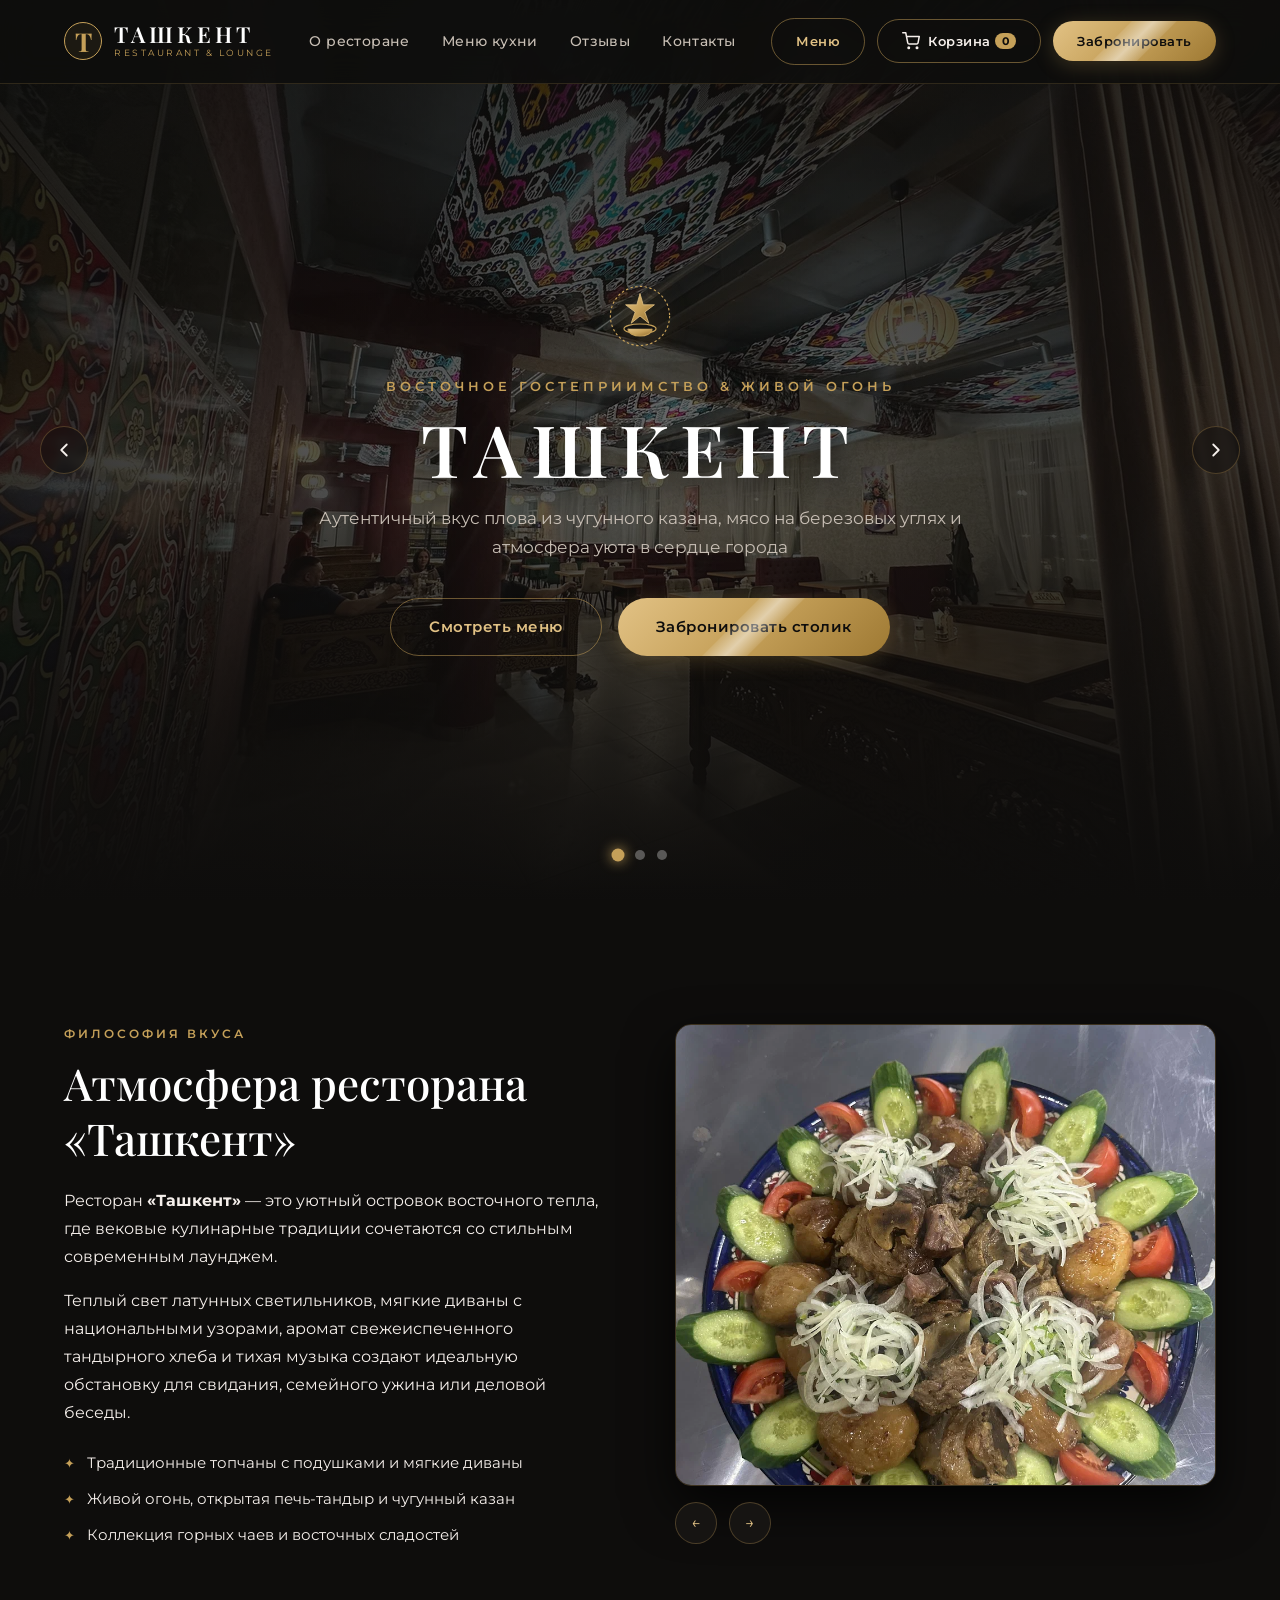
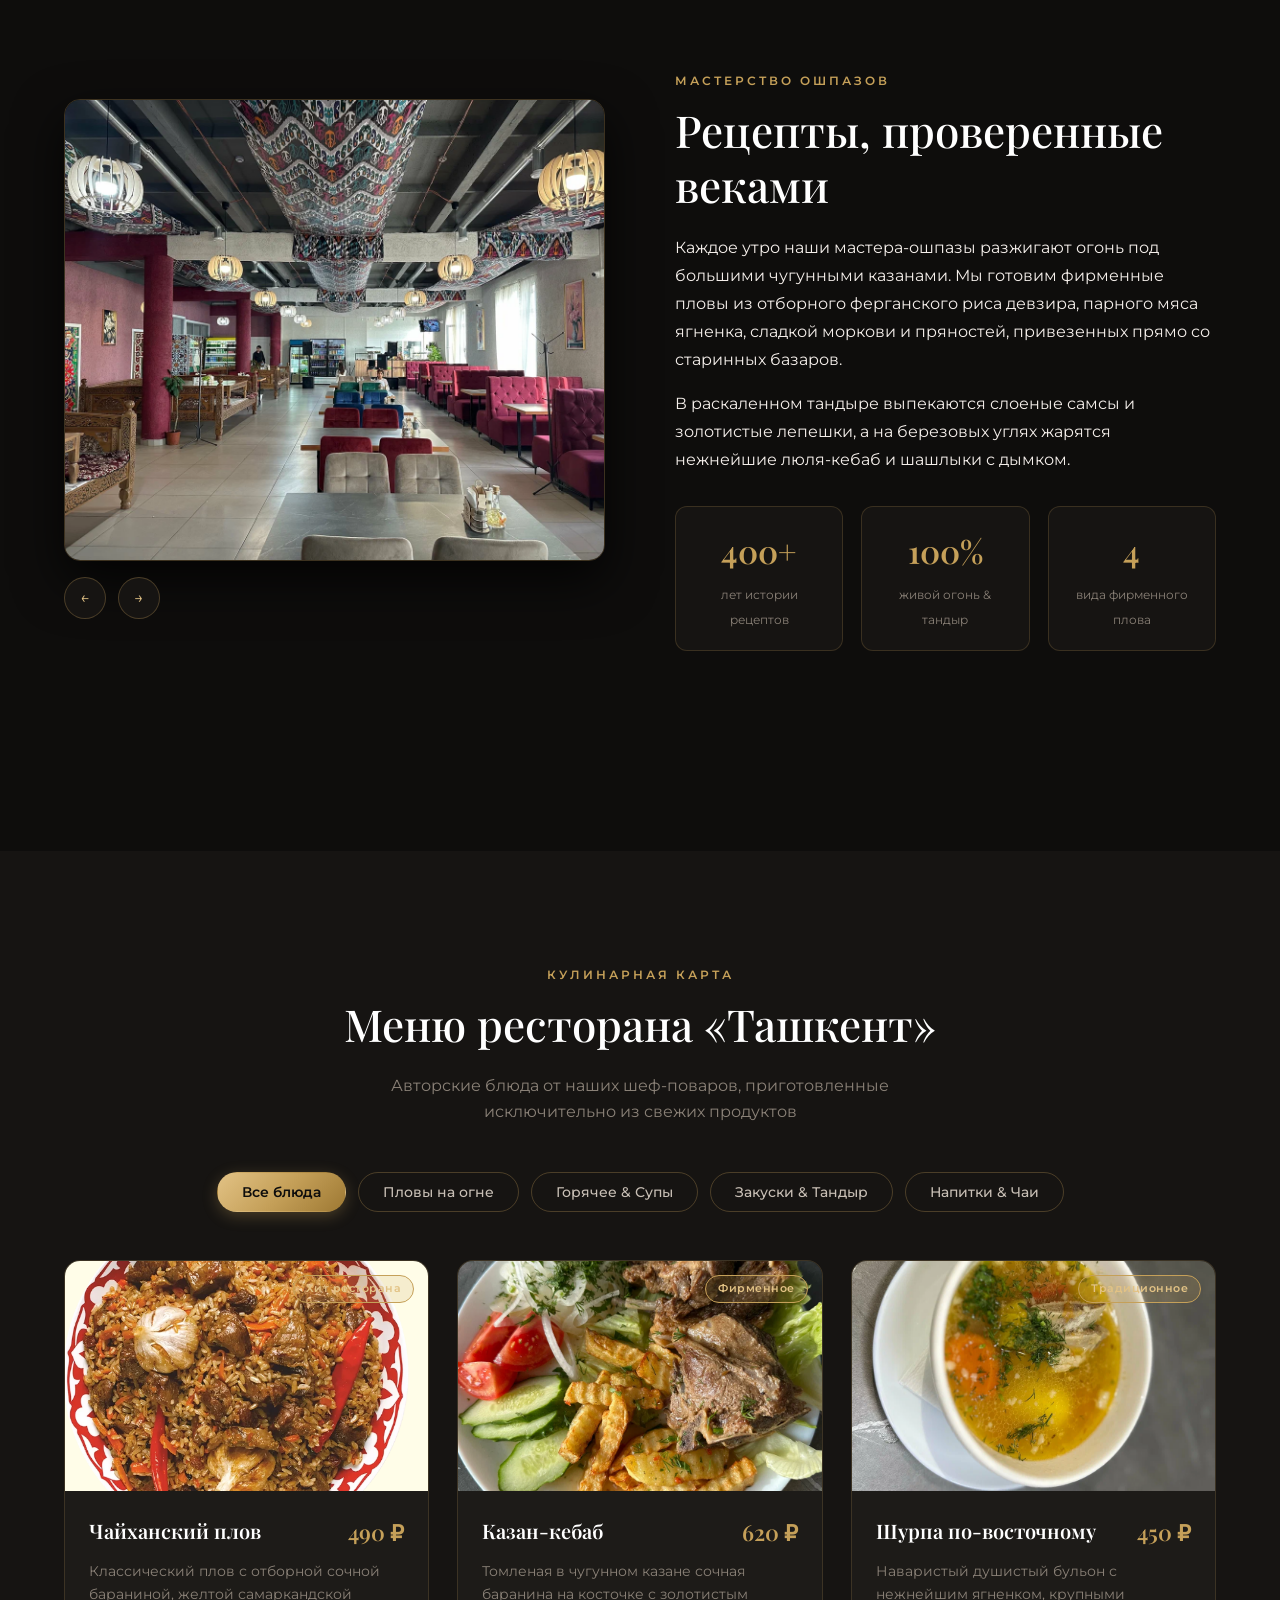
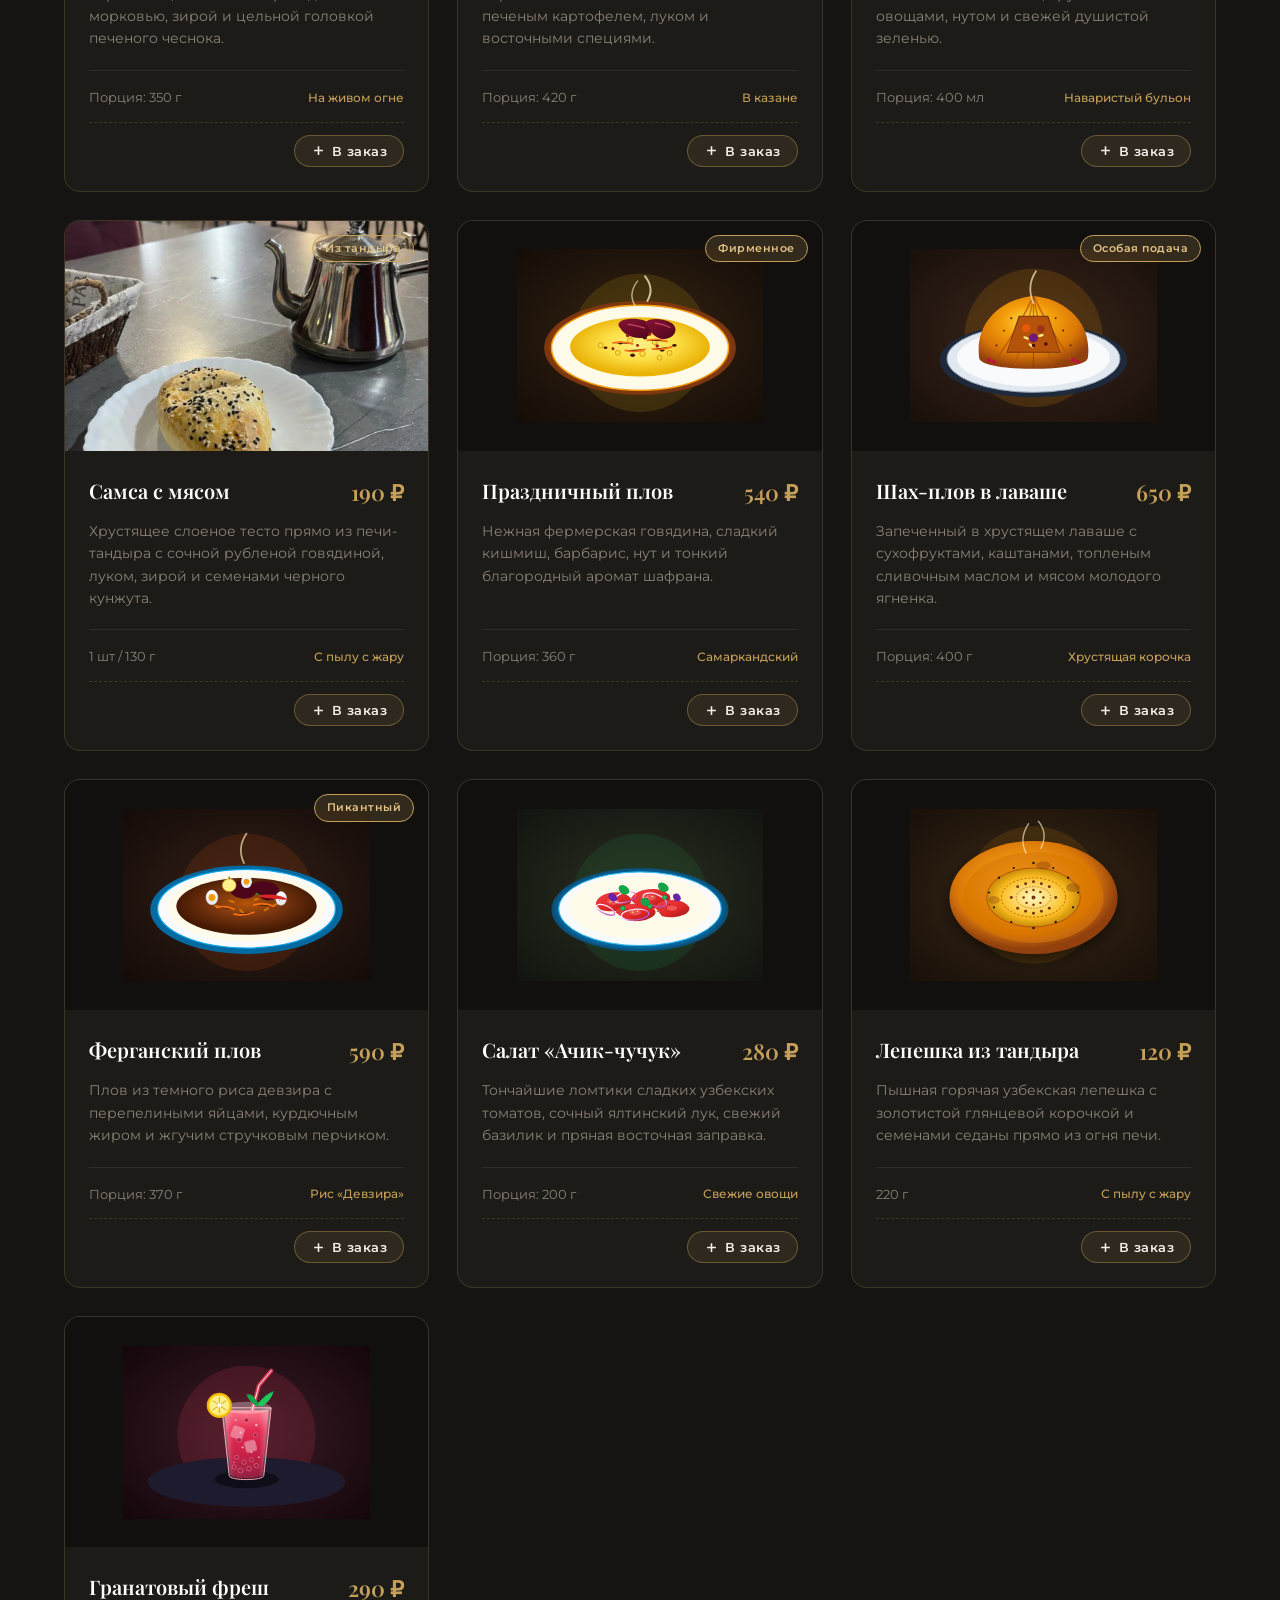
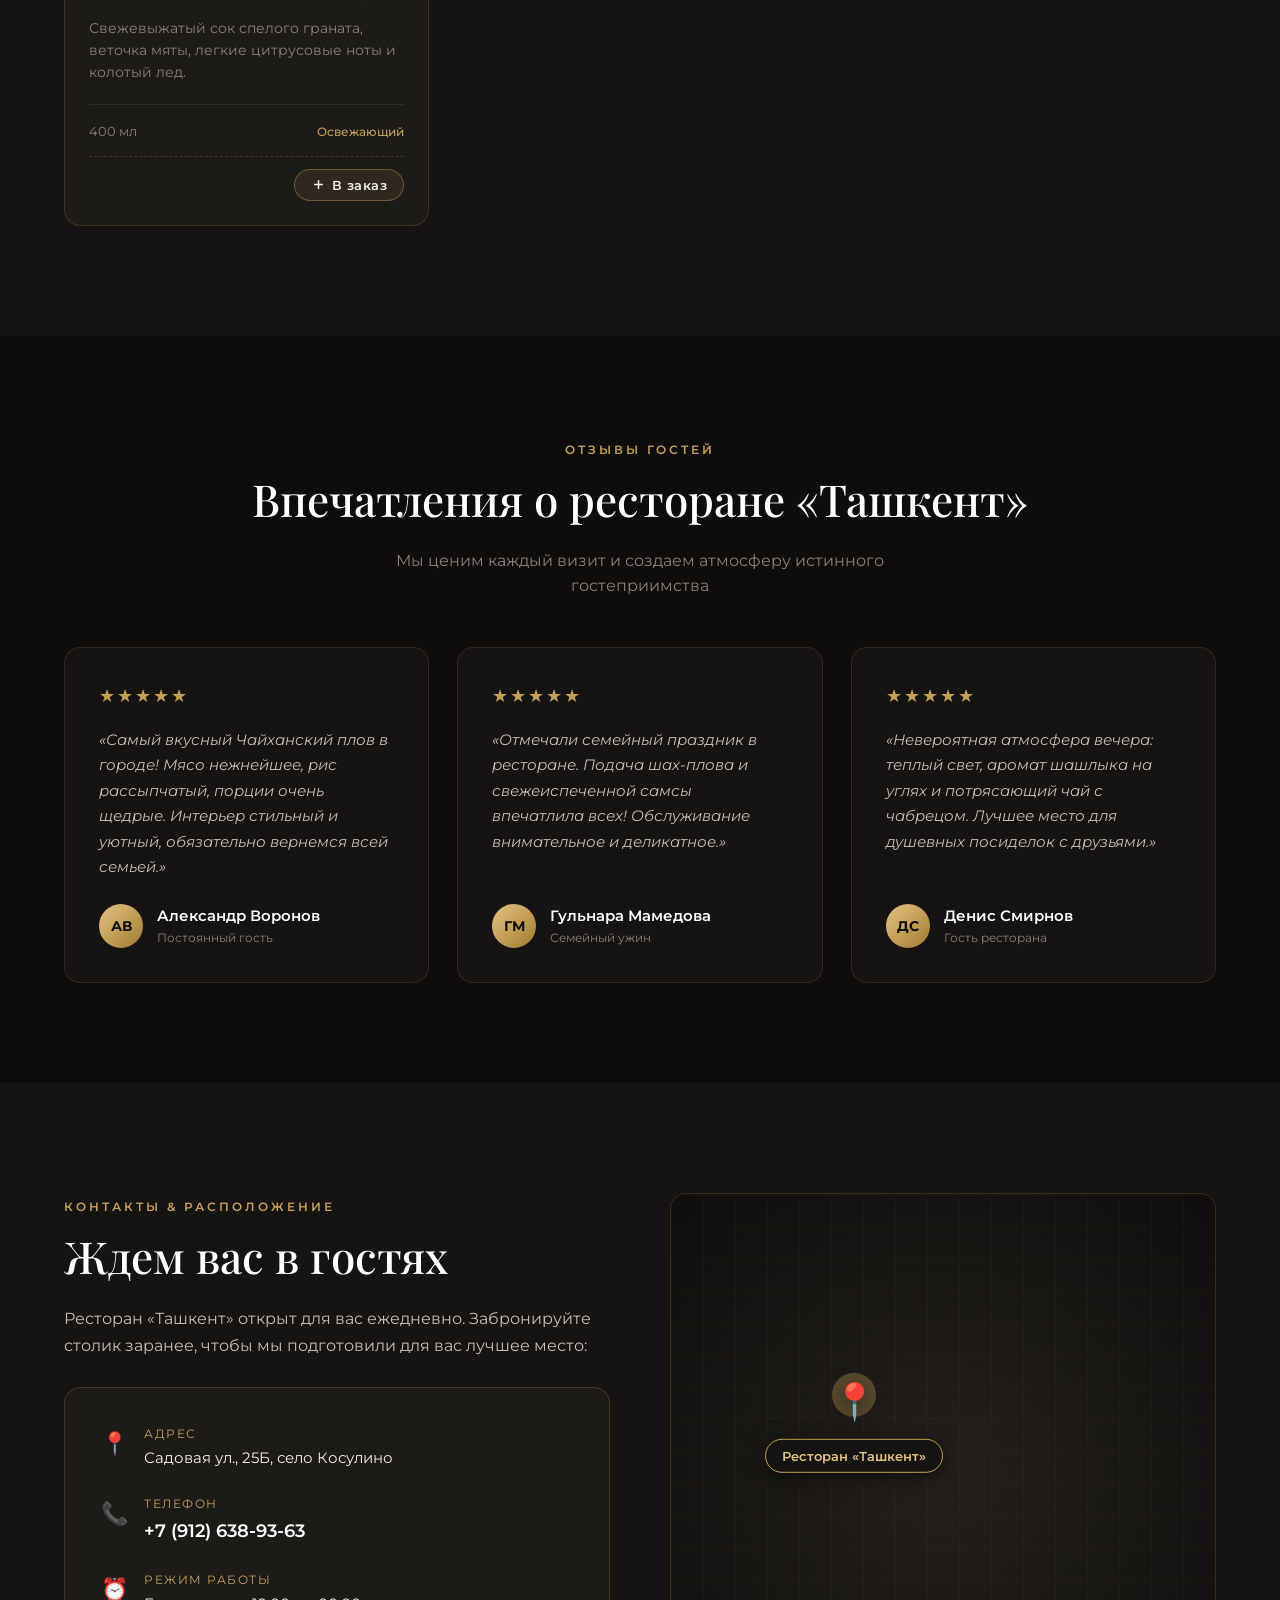
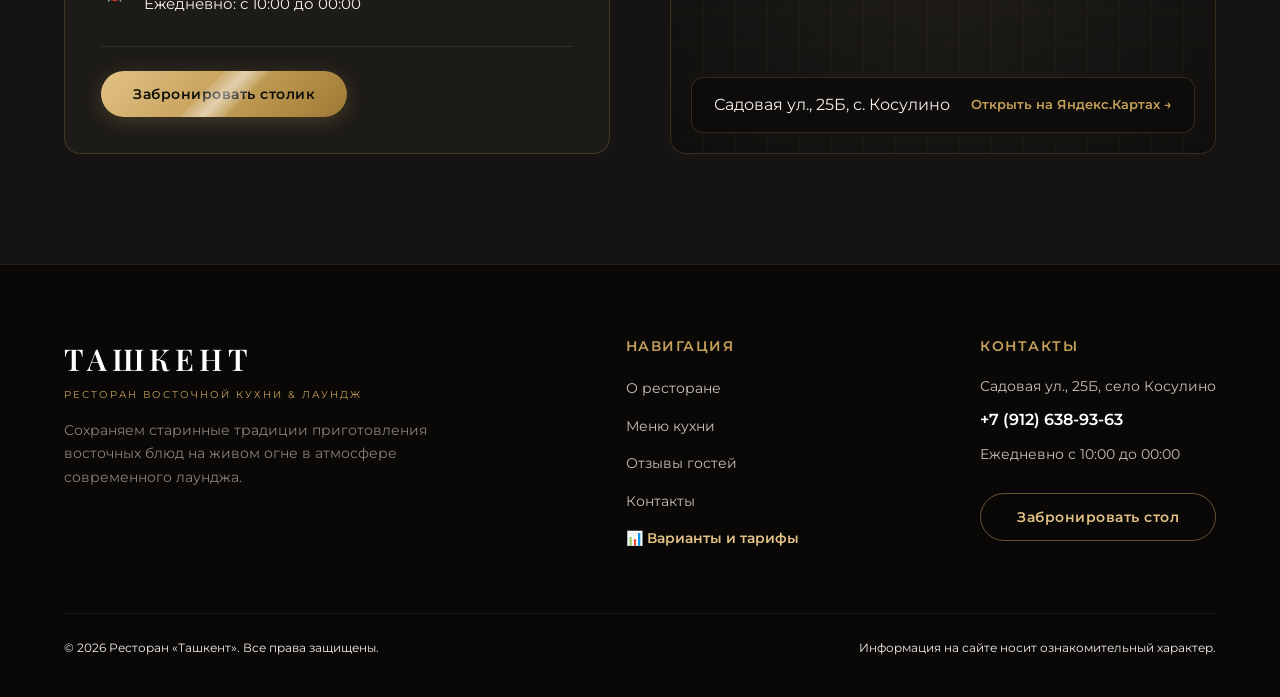
==== commit 7b6f61d5: "dwdw" ====
--- a/index.html
+++ b/index.html
@@ -39,6 +39,11 @@
       <!-- Right: Action Buttons -->
       <div class="header__right">
         <a href="#menu" class="btn btn_outline btn_header">Меню</a>
+        <button class="btn btn_outline btn_header btn-cart" id="headerCartBtn" type="button" aria-label="Открыть корзину">
+          <svg width="18" height="18" viewBox="0 0 24 24" fill="none" stroke="currentColor" stroke-width="2" stroke-linecap="round" stroke-linejoin="round" style="vertical-align: -3px; margin-right: 4px;"><circle cx="9" cy="21" r="1"/><circle cx="20" cy="21" r="1"/><path d="M1 1h4l2.68 13.39a2 2 0 0 0 2 1.61h9.72a2 2 0 0 0 2-1.61L23 6H6"/></svg>
+          <span class="cart-label">Корзина</span>
+          <span class="cart-badge" id="headerCartBadge">0</span>
+        </button>
         <button class="btn btn_gold btn_header btn-book" type="button">
           Забронировать<span class="gold-shimmer"></span>
         </button>
@@ -218,8 +223,8 @@
 
       <!-- Карточки блюд -->
       <div class="menu-grid">
-        <!-- Блюдо 1: Плов (plow.png) -->
-        <div class="menu-card" data-category="plov">
+        <!-- Блюдо 1: Чайханский плов -->
+        <div class="menu-card" data-category="plov" data-id="1" data-name="Чайханский плов" data-price="490" data-img="images/plow.png">
           <div class="menu-card__image-box">
             <img src="images/plow.png" alt="Чайханский плов" class="menu-card__img" loading="lazy">
             <span class="menu-card__badge">Хит ресторана</span>
@@ -234,11 +239,17 @@
               <span class="menu-card__weight">Порция: 350 г</span>
               <span class="menu-card__tag">На живом огне</span>
             </div>
-          </div>
-        </div>
-
-        <!-- Блюдо: Казан-кебаб (плов 2.webp) -->
-        <div class="menu-card" data-category="hot">
+            <div class="menu-card__action">
+              <button class="btn btn_menu-add" type="button" data-add-cart="1">
+                <svg width="15" height="15" viewBox="0 0 24 24" fill="none" stroke="currentColor" stroke-width="2.5"><line x1="12" y1="5" x2="12" y2="19"/><line x1="5" y1="12" x2="19" y2="12"/></svg>
+                <span>В заказ</span>
+              </button>
+            </div>
+          </div>
+        </div>
+
+        <!-- Блюдо 2: Казан-кебаб -->
+        <div class="menu-card" data-category="hot" data-id="2" data-name="Казан-кебаб" data-price="620" data-img="images/плов 2.webp">
           <div class="menu-card__image-box">
             <img src="images/плов 2.webp" alt="Казан-кебаб" class="menu-card__img" loading="lazy">
             <span class="menu-card__badge">Фирменное</span>
@@ -253,11 +264,17 @@
               <span class="menu-card__weight">Порция: 420 г</span>
               <span class="menu-card__tag">В казане</span>
             </div>
-          </div>
-        </div>
-
-        <!-- Блюдо: Шурпа по-восточному (плов 3.webp) -->
-        <div class="menu-card" data-category="hot">
+            <div class="menu-card__action">
+              <button class="btn btn_menu-add" type="button" data-add-cart="2">
+                <svg width="15" height="15" viewBox="0 0 24 24" fill="none" stroke="currentColor" stroke-width="2.5"><line x1="12" y1="5" x2="12" y2="19"/><line x1="5" y1="12" x2="19" y2="12"/></svg>
+                <span>В заказ</span>
+              </button>
+            </div>
+          </div>
+        </div>
+
+        <!-- Блюдо 3: Шурпа по-восточному -->
+        <div class="menu-card" data-category="hot" data-id="3" data-name="Шурпа по-восточному" data-price="450" data-img="images/плов 3.webp">
           <div class="menu-card__image-box">
             <img src="images/плов 3.webp" alt="Шурпа по-восточному" class="menu-card__img" loading="lazy">
             <span class="menu-card__badge">Традиционное</span>
@@ -272,11 +289,17 @@
               <span class="menu-card__weight">Порция: 400 мл</span>
               <span class="menu-card__tag">Наваристый бульон</span>
             </div>
-          </div>
-        </div>
-
-        <!-- Блюдо: Самса из тандыра (плов 4.webp) -->
-        <div class="menu-card" data-category="starters">
+            <div class="menu-card__action">
+              <button class="btn btn_menu-add" type="button" data-add-cart="3">
+                <svg width="15" height="15" viewBox="0 0 24 24" fill="none" stroke="currentColor" stroke-width="2.5"><line x1="12" y1="5" x2="12" y2="19"/><line x1="5" y1="12" x2="19" y2="12"/></svg>
+                <span>В заказ</span>
+              </button>
+            </div>
+          </div>
+        </div>
+
+        <!-- Блюдо 4: Самса с мясом -->
+        <div class="menu-card" data-category="starters" data-id="4" data-name="Самса с мясом" data-price="190" data-img="images/плов 4.webp">
           <div class="menu-card__image-box">
             <img src="images/плов 4.webp" alt="Самса из тандыра" class="menu-card__img" loading="lazy">
             <span class="menu-card__badge">Из тандыра</span>
@@ -291,11 +314,17 @@
               <span class="menu-card__weight">1 шт / 130 г</span>
               <span class="menu-card__tag">С пылу с жару</span>
             </div>
-          </div>
-        </div>
-
-        <!-- Блюдо 2 -->
-        <div class="menu-card" data-category="plov">
+            <div class="menu-card__action">
+              <button class="btn btn_menu-add" type="button" data-add-cart="4">
+                <svg width="15" height="15" viewBox="0 0 24 24" fill="none" stroke="currentColor" stroke-width="2.5"><line x1="12" y1="5" x2="12" y2="19"/><line x1="5" y1="12" x2="19" y2="12"/></svg>
+                <span>В заказ</span>
+              </button>
+            </div>
+          </div>
+        </div>
+
+        <!-- Блюдо 5: Праздничный плов -->
+        <div class="menu-card" data-category="plov" data-id="5" data-name="Праздничный плов" data-price="540" data-img="images/plov-samarkand.svg">
           <div class="menu-card__image-box">
             <img src="images/plov-samarkand.svg" alt="Праздничный плов" class="menu-card__img" loading="lazy">
             <span class="menu-card__badge">Фирменное</span>
@@ -310,11 +339,17 @@
               <span class="menu-card__weight">Порция: 360 г</span>
               <span class="menu-card__tag">Самаркандский</span>
             </div>
-          </div>
-        </div>
-
-        <!-- Блюдо 3 -->
-        <div class="menu-card" data-category="plov">
+            <div class="menu-card__action">
+              <button class="btn btn_menu-add" type="button" data-add-cart="5">
+                <svg width="15" height="15" viewBox="0 0 24 24" fill="none" stroke="currentColor" stroke-width="2.5"><line x1="12" y1="5" x2="12" y2="19"/><line x1="5" y1="12" x2="19" y2="12"/></svg>
+                <span>В заказ</span>
+              </button>
+            </div>
+          </div>
+        </div>
+
+        <!-- Блюдо 6: Шах-плов в лаваше -->
+        <div class="menu-card" data-category="plov" data-id="6" data-name="Шах-плов в лаваше" data-price="650" data-img="images/shah-plov.svg">
           <div class="menu-card__image-box">
             <img src="images/shah-plov.svg" alt="Шах-плов в лаваше" class="menu-card__img" loading="lazy">
             <span class="menu-card__badge">Особая подача</span>
@@ -329,11 +364,17 @@
               <span class="menu-card__weight">Порция: 400 г</span>
               <span class="menu-card__tag">Хрустящая корочка</span>
             </div>
-          </div>
-        </div>
-
-        <!-- Блюдо 4 -->
-        <div class="menu-card" data-category="plov">
+            <div class="menu-card__action">
+              <button class="btn btn_menu-add" type="button" data-add-cart="6">
+                <svg width="15" height="15" viewBox="0 0 24 24" fill="none" stroke="currentColor" stroke-width="2.5"><line x1="12" y1="5" x2="12" y2="19"/><line x1="5" y1="12" x2="19" y2="12"/></svg>
+                <span>В заказ</span>
+              </button>
+            </div>
+          </div>
+        </div>
+
+        <!-- Блюдо 7: Ферганский плов -->
+        <div class="menu-card" data-category="plov" data-id="7" data-name="Ферганский плов" data-price="590" data-img="images/plov-fergana.svg">
           <div class="menu-card__image-box">
             <img src="images/plov-fergana.svg" alt="Ферганский плов" class="menu-card__img" loading="lazy">
             <span class="menu-card__badge">Пикантный</span>
@@ -348,11 +389,17 @@
               <span class="menu-card__weight">Порция: 370 г</span>
               <span class="menu-card__tag">Рис «Девзира»</span>
             </div>
-          </div>
-        </div>
-
-        <!-- Блюдо 5 -->
-        <div class="menu-card" data-category="starters">
+            <div class="menu-card__action">
+              <button class="btn btn_menu-add" type="button" data-add-cart="7">
+                <svg width="15" height="15" viewBox="0 0 24 24" fill="none" stroke="currentColor" stroke-width="2.5"><line x1="12" y1="5" x2="12" y2="19"/><line x1="5" y1="12" x2="19" y2="12"/></svg>
+                <span>В заказ</span>
+              </button>
+            </div>
+          </div>
+        </div>
+
+        <!-- Блюдо 8: Салат «Ачик-чучук» -->
+        <div class="menu-card" data-category="starters" data-id="8" data-name="Салат «Ачик-чучук»" data-price="280" data-img="images/salad-achik-chuchuk.svg">
           <div class="menu-card__image-box">
             <img src="images/salad-achik-chuchuk.svg" alt="Салат Ачик-чучук" class="menu-card__img" loading="lazy">
           </div>
@@ -366,11 +413,17 @@
               <span class="menu-card__weight">Порция: 200 г</span>
               <span class="menu-card__tag">Свежие овощи</span>
             </div>
-          </div>
-        </div>
-
-        <!-- Блюдо 7 -->
-        <div class="menu-card" data-category="starters">
+            <div class="menu-card__action">
+              <button class="btn btn_menu-add" type="button" data-add-cart="8">
+                <svg width="15" height="15" viewBox="0 0 24 24" fill="none" stroke="currentColor" stroke-width="2.5"><line x1="12" y1="5" x2="12" y2="19"/><line x1="5" y1="12" x2="19" y2="12"/></svg>
+                <span>В заказ</span>
+              </button>
+            </div>
+          </div>
+        </div>
+
+        <!-- Блюдо 9: Лепешка из тандыра -->
+        <div class="menu-card" data-category="starters" data-id="9" data-name="Лепешка из тандыра" data-price="120" data-img="images/lepeshka.svg">
           <div class="menu-card__image-box">
             <img src="images/lepeshka.svg" alt="Лепешка из тандыра" class="menu-card__img" loading="lazy">
           </div>
@@ -384,11 +437,17 @@
               <span class="menu-card__weight">220 г</span>
               <span class="menu-card__tag">С пылу с жару</span>
             </div>
-          </div>
-        </div>
-
-        <!-- Блюдо 8 -->
-        <div class="menu-card" data-category="drinks">
+            <div class="menu-card__action">
+              <button class="btn btn_menu-add" type="button" data-add-cart="9">
+                <svg width="15" height="15" viewBox="0 0 24 24" fill="none" stroke="currentColor" stroke-width="2.5"><line x1="12" y1="5" x2="12" y2="19"/><line x1="5" y1="12" x2="19" y2="12"/></svg>
+                <span>В заказ</span>
+              </button>
+            </div>
+          </div>
+        </div>
+
+        <!-- Блюдо 10: Гранатовый фреш -->
+        <div class="menu-card" data-category="drinks" data-id="10" data-name="Гранатовый фреш" data-price="290" data-img="images/lemonade.svg">
           <div class="menu-card__image-box">
             <img src="images/lemonade.svg" alt="Гранатовый фреш-лимонад" class="menu-card__img" loading="lazy">
           </div>
@@ -401,6 +460,12 @@
             <div class="menu-card__footer">
               <span class="menu-card__weight">400 мл</span>
               <span class="menu-card__tag">Освежающий</span>
+            </div>
+            <div class="menu-card__action">
+              <button class="btn btn_menu-add" type="button" data-add-cart="10">
+                <svg width="15" height="15" viewBox="0 0 24 24" fill="none" stroke="currentColor" stroke-width="2.5"><line x1="12" y1="5" x2="12" y2="19"/><line x1="5" y1="12" x2="19" y2="12"/></svg>
+                <span>В заказ</span>
+              </button>
             </div>
           </div>
         </div>
@@ -536,6 +601,7 @@
             <li><a href="#menu">Меню кухни</a></li>
             <li><a href="#reviews">Отзывы гостей</a></li>
             <li><a href="#contacts">Контакты</a></li>
+            <li><a href="itog.html" style="color: var(--accent-gold-light); font-weight: 600;">📊 Варианты и тарифы</a></li>
           </ul>
         </div>
 
@@ -613,6 +679,195 @@
     </div>
   </div>
 
+  <!-- ==================== FLOATING MOBILE/BOTTOM CART BAR ==================== -->
+  <aside class="floating-cart-bar" id="floatingCartBar" aria-label="Быстрый доступ к корзине">
+    <div class="floating-cart-info" id="floatingCartOpen">
+      <span class="floating-cart-icon">🛒</span>
+      <div class="floating-cart-text">
+        <span class="floating-cart-count" id="floatingCartCount">0 блюд</span>
+        <span class="floating-cart-total" id="floatingCartTotal">0 ₽</span>
+      </div>
+    </div>
+    <button class="btn btn_gold floating-cart-btn" id="floatingCartActionBtn" type="button">
+      Оформить заказ →
+    </button>
+  </aside>
+
+  <!-- ==================== CART & CHECKOUT DRAWER MODAL ==================== -->
+  <div class="modal-overlay cart-modal-overlay" id="cartModal" role="dialog" aria-modal="true" aria-labelledby="cartModalTitle">
+    <div class="cart-drawer">
+      <div class="cart-drawer__header">
+        <div class="cart-drawer__title-wrap">
+          <span class="modal-badge">ВАШ ЗАКАЗ</span>
+          <h3 class="cart-drawer__title" id="cartModalTitle">Корзина ресторана</h3>
+        </div>
+        <button class="modal-close" id="cartModalClose" type="button" aria-label="Закрыть корзину">&times;</button>
+      </div>
+
+      <!-- Mode Selector: Delivery vs Pickup -->
+      <div class="order-mode-toggle" role="tablist">
+        <button type="button" class="order-mode-btn active" id="modeDeliveryBtn" role="tab" aria-selected="true">
+          <span class="mode-icon">🚚</span>
+          <span class="mode-text">Доставка</span>
+          <span class="mode-badge">Бесплатно от 1 500 ₽</span>
+        </button>
+        <button type="button" class="order-mode-btn" id="modePickupBtn" role="tab" aria-selected="false">
+          <span class="mode-icon">🏃</span>
+          <span class="mode-text">Самовывоз</span>
+          <span class="mode-badge mode-badge_green">-10% скидка</span>
+        </button>
+      </div>
+
+      <!-- Cart Items Section -->
+      <div class="cart-items-wrapper">
+        <div class="cart-empty-state" id="cartEmptyState">
+          <div class="cart-empty-icon">🍲</div>
+          <h4>Ваша корзина пуста</h4>
+          <p>Выберите аппетитные блюда из нашего меню пловов, шашлыков или тандырной выпечки</p>
+          <button type="button" class="btn btn_outline" id="cartGoToMenuBtn">Перейти к меню</button>
+        </div>
+
+        <div class="cart-items-list" id="cartItemsList">
+          <!-- Dynamically populated by script.js -->
+        </div>
+      </div>
+
+      <!-- Checkout Form (visible only when cart has items) -->
+      <form class="cart-checkout-form" id="cartCheckoutForm">
+        <div class="cart-section-title">Данные для заказа</div>
+
+        <div class="form-row">
+          <div class="form-group">
+            <label for="orderCustomerName">Ваше имя *</label>
+            <input type="text" id="orderCustomerName" required placeholder="Алишер">
+          </div>
+          <div class="form-group">
+            <label for="orderCustomerPhone">Телефон *</label>
+            <input type="tel" id="orderCustomerPhone" required placeholder="+7 (999) 000-00-00">
+          </div>
+        </div>
+
+        <div class="form-group" id="deliveryAddressGroup">
+          <label for="orderAddress">Адрес доставки *</label>
+          <input type="text" id="orderAddress" placeholder="Улица, дом, подъезд, квартира">
+          <span class="input-hint">Зона доставки: Екатеринбург и село Косулино (35–45 мин)</span>
+        </div>
+
+        <div class="form-group">
+          <label for="orderComment">Комментарий к заказу</label>
+          <input type="text" id="orderComment" placeholder="Количество приборов, острота, домофон">
+        </div>
+
+        <div class="cart-section-title">Способ онлайн-оплаты</div>
+        <div class="payment-methods-grid">
+          <label class="payment-card active">
+            <input type="radio" name="orderPayment" value="sbp" checked>
+            <div class="payment-card__content">
+              <div class="payment-card__title">
+                <span class="payment-badge-sbp">⚡ СБП</span>
+                <strong>Оплата по QR / банку</strong>
+              </div>
+              <span class="payment-card__desc">Без комиссии • Мгновенно через приложение любого банка</span>
+            </div>
+          </label>
+
+          <label class="payment-card">
+            <input type="radio" name="orderPayment" value="card">
+            <div class="payment-card__content">
+              <div class="payment-card__title">
+                <strong>Банковская карта</strong>
+              </div>
+              <span class="payment-card__desc">T-Pay / SberPay / Мир / Visa / Mastercard</span>
+            </div>
+          </label>
+
+          <label class="payment-card">
+            <input type="radio" name="orderPayment" value="offline">
+            <div class="payment-card__content">
+              <div class="payment-card__title">
+                <strong>При получении</strong>
+              </div>
+              <span class="payment-card__desc">Курьеру картой через терминал или наличными</span>
+            </div>
+          </label>
+        </div>
+
+        <!-- Price Breakdown -->
+        <div class="cart-totals-box">
+          <div class="cart-totals-row">
+            <span>Сумма блюд:</span>
+            <span id="cartSubtotal">0 ₽</span>
+          </div>
+          <div class="cart-totals-row cart-totals-row_discount" id="cartDiscountRow" style="display: none;">
+            <span>Скидка за самовывоз (-10%):</span>
+            <span id="cartDiscount">-0 ₽</span>
+          </div>
+          <div class="cart-totals-row" id="cartDeliveryRow">
+            <span>Доставка:</span>
+            <span id="cartDeliveryFee">0 ₽</span>
+          </div>
+          <div class="cart-totals-row cart-totals-row_total">
+            <span>Итого к оплате:</span>
+            <span class="cart-grand-total" id="cartGrandTotal">0 ₽</span>
+          </div>
+        </div>
+
+        <button type="submit" class="btn btn_gold cart-submit-btn" id="cartSubmitBtn">
+          <span>Оплатить заказ через СБП</span>
+          <span class="gold-shimmer"></span>
+        </button>
+
+        <div class="cart-security-note">
+          <svg width="14" height="14" viewBox="0 0 24 24" fill="none" stroke="currentColor" stroke-width="2"><path d="M12 22s8-4 8-10V5l-8-3-8 3v7c0 6 8 10 8 10z"/></svg>
+          Безопасная оплата • Фискальный онлайн-чек по 54-ФЗ • Автоматическая отправка на кухню
+        </div>
+      </form>
+    </div>
+  </div>
+
+  <!-- ==================== ORDER SUCCESS CONFIRMATION MODAL ==================== -->
+  <div class="modal-overlay" id="orderSuccessModal" role="dialog" aria-modal="true">
+    <div class="modal-content modal-content_success text-center">
+      <div class="success-icon-wrap">
+        <svg width="44" height="44" viewBox="0 0 24 24" fill="none" stroke="#22c55e" stroke-width="2.5" stroke-linecap="round" stroke-linejoin="round">
+          <path d="M20 6L9 17l-5-5"/>
+        </svg>
+      </div>
+
+      <span class="modal-badge modal-badge_gold" id="orderSuccessBadge">ЗАКАЗ ОПЛАЧЕН</span>
+      <h3 class="modal-title" style="margin-top: 10px;">Заказ <span id="orderSuccessId">#TK-108</span> принят!</h3>
+      <p class="modal-subtitle" id="orderSuccessMessage">Оплата успешно подтверждена банком через СБП. Горячие блюда уже переданы шеф-поварам на кухню.</p>
+
+      <div class="success-details-card">
+        <div class="success-detail-row">
+          <span class="detail-label">Статус:</span>
+          <span class="detail-value text-green">Готовится на кухне 👨‍🍳</span>
+        </div>
+        <div class="success-detail-row">
+          <span class="detail-label">Примерное время:</span>
+          <span class="detail-value" id="orderSuccessTime">35–45 минут</span>
+        </div>
+        <div class="success-detail-row">
+          <span class="detail-label">Формат:</span>
+          <span class="detail-value" id="orderSuccessType">Доставка курьером</span>
+        </div>
+        <div class="success-detail-row">
+          <span class="detail-label">Сумма заказа:</span>
+          <span class="detail-value text-gold" id="orderSuccessTotal">0 ₽</span>
+        </div>
+      </div>
+
+      <div class="kitchen-badge-note">
+        <span class="pulse-dot"></span>
+        Чек автоматически напечатан на кухне ресторана «Ташкент»
+      </div>
+
+      <button type="button" class="btn btn_gold" id="orderSuccessCloseBtn" style="margin-top: 20px; width: 100%;">
+        Понятно, спасибо!
+      </button>
+    </div>
+  </div>
+
   <script src="script.js"></script>
 </body>
 </html>
--- a/styles.css
+++ b/styles.css
@@ -1317,3 +1317,583 @@
     gap: 30px;
   }
 }
+
+/* ==========================================================================
+   ONLINE DELIVERY & CART SYSTEM STYLES
+   ========================================================================== */
+
+/* 1. Header Cart Button & Badge */
+.btn-cart {
+  position: relative;
+  display: inline-flex;
+  align-items: center;
+  gap: 4px;
+}
+
+.cart-badge {
+  background: var(--accent-gold);
+  color: #0E0D0C;
+  font-size: 11px;
+  font-weight: 700;
+  padding: 1px 7px;
+  border-radius: 12px;
+  min-width: 18px;
+  text-align: center;
+  transition: transform 0.2s cubic-bezier(0.175, 0.885, 0.32, 1.275);
+}
+
+.cart-badge.bump {
+  transform: scale(1.35);
+}
+
+/* 2. Menu Card Cart Action */
+.menu-card__action {
+  margin-top: 14px;
+  padding-top: 12px;
+  border-top: 1px dashed rgba(197, 160, 89, 0.2);
+  display: flex;
+  align-items: center;
+  justify-content: flex-end;
+}
+
+.btn_menu-add {
+  background: rgba(197, 160, 89, 0.1);
+  border: 1px solid rgba(197, 160, 89, 0.4);
+  color: var(--accent-gold-light);
+  padding: 7px 16px;
+  border-radius: 20px;
+  font-size: 13px;
+  font-weight: 600;
+  cursor: pointer;
+  display: inline-flex;
+  align-items: center;
+  gap: 6px;
+  transition: all 0.2s ease;
+}
+
+.btn_menu-add:hover {
+  background: var(--accent-gold);
+  color: #0E0D0C;
+  border-color: var(--accent-gold);
+  transform: translateY(-1px);
+}
+
+.menu-qty-controls {
+  display: inline-flex;
+  align-items: center;
+  background: #1B1917;
+  border: 1px solid var(--accent-gold);
+  border-radius: 20px;
+  overflow: hidden;
+}
+
+.menu-qty-btn {
+  background: transparent;
+  border: none;
+  color: var(--accent-gold);
+  width: 32px;
+  height: 32px;
+  cursor: pointer;
+  font-size: 16px;
+  font-weight: 700;
+  display: flex;
+  align-items: center;
+  justify-content: center;
+  transition: background 0.2s;
+}
+
+.menu-qty-btn:hover {
+  background: rgba(197, 160, 89, 0.2);
+}
+
+.menu-qty-value {
+  padding: 0 10px;
+  color: #FFF;
+  font-size: 13px;
+  font-weight: 700;
+  min-width: 24px;
+  text-align: center;
+}
+
+/* 3. Floating Mobile Bottom Cart Bar */
+.floating-cart-bar {
+  position: fixed;
+  bottom: 20px;
+  left: 50%;
+  transform: translate(-50%, 40px);
+  width: calc(100% - 32px);
+  max-width: 520px;
+  background: rgba(20, 19, 18, 0.95);
+  backdrop-filter: blur(16px);
+  -webkit-backdrop-filter: blur(16px);
+  border: 1px solid var(--accent-gold);
+  border-radius: 16px;
+  padding: 12px 18px;
+  display: flex;
+  justify-content: space-between;
+  align-items: center;
+  z-index: 990;
+  box-shadow: 0 10px 30px rgba(0, 0, 0, 0.7), 0 0 20px rgba(197, 160, 89, 0.25);
+  opacity: 0;
+  pointer-events: none;
+  transition: transform 0.3s cubic-bezier(0.16, 1, 0.3, 1), opacity 0.3s ease;
+}
+
+.floating-cart-bar.active {
+  opacity: 1;
+  pointer-events: auto;
+  transform: translate(-50%, 0);
+}
+
+.floating-cart-info {
+  display: flex;
+  align-items: center;
+  gap: 12px;
+  cursor: pointer;
+}
+
+.floating-cart-icon {
+  font-size: 22px;
+}
+
+.floating-cart-text {
+  display: flex;
+  flex-direction: column;
+}
+
+.floating-cart-count {
+  font-size: 12px;
+  color: var(--text-muted);
+}
+
+.floating-cart-total {
+  font-size: 17px;
+  font-weight: 700;
+  color: var(--accent-gold-light);
+}
+
+.floating-cart-btn {
+  padding: 10px 18px;
+  font-size: 13px;
+}
+
+/* 4. Cart Drawer Modal */
+.cart-modal-overlay {
+  display: flex;
+  justify-content: flex-end;
+  background: rgba(0, 0, 0, 0.75);
+  backdrop-filter: blur(8px);
+}
+
+.cart-drawer {
+  width: 100%;
+  max-width: 500px;
+  height: 100vh;
+  background: #141312;
+  border-left: 1px solid rgba(197, 160, 89, 0.25);
+  display: flex;
+  flex-direction: column;
+  overflow-y: auto;
+  padding: 28px 24px 36px;
+  box-shadow: -10px 0 40px rgba(0, 0, 0, 0.8);
+  animation: slideDrawer 0.3s cubic-bezier(0.16, 1, 0.3, 1);
+}
+
+@keyframes slideDrawer {
+  from { transform: translateX(100%); }
+  to { transform: translateX(0); }
+}
+
+.cart-drawer__header {
+  display: flex;
+  justify-content: space-between;
+  align-items: flex-start;
+  margin-bottom: 20px;
+  padding-bottom: 16px;
+  border-bottom: 1px solid rgba(255, 255, 255, 0.08);
+}
+
+.cart-drawer__title {
+  font-family: var(--font-playfair);
+  font-size: 24px;
+  margin: 6px 0 0;
+  color: #FFF;
+}
+
+/* 5. Mode Selector (Delivery vs Pickup) */
+.order-mode-toggle {
+  display: grid;
+  grid-template-columns: 1fr 1fr;
+  gap: 10px;
+  margin-bottom: 20px;
+}
+
+.order-mode-btn {
+  background: #1B1917;
+  border: 1px solid rgba(255, 255, 255, 0.1);
+  border-radius: 12px;
+  padding: 10px 8px;
+  color: #CCC;
+  cursor: pointer;
+  display: flex;
+  flex-direction: column;
+  align-items: center;
+  gap: 4px;
+  transition: all 0.2s ease;
+}
+
+.order-mode-btn:hover {
+  border-color: rgba(197, 160, 89, 0.4);
+}
+
+.order-mode-btn.active {
+  background: rgba(197, 160, 89, 0.12);
+  border-color: var(--accent-gold);
+  color: #FFF;
+}
+
+.mode-icon {
+  font-size: 18px;
+}
+
+.mode-text {
+  font-weight: 600;
+  font-size: 13px;
+}
+
+.mode-badge {
+  font-size: 10px;
+  color: var(--text-muted);
+}
+
+.mode-badge_green {
+  color: #22c55e;
+  font-weight: 700;
+}
+
+/* 6. Cart Items */
+.cart-items-wrapper {
+  margin-bottom: 24px;
+}
+
+.cart-empty-state {
+  text-align: center;
+  padding: 40px 16px;
+  display: none;
+}
+
+.cart-empty-state.active {
+  display: block;
+}
+
+.cart-empty-icon {
+  font-size: 48px;
+  margin-bottom: 12px;
+}
+
+.cart-empty-state h4 {
+  font-size: 18px;
+  margin-bottom: 8px;
+  color: #FFF;
+}
+
+.cart-empty-state p {
+  color: var(--text-muted);
+  font-size: 14px;
+  margin-bottom: 20px;
+}
+
+.cart-items-list {
+  display: flex;
+  flex-direction: column;
+  gap: 12px;
+}
+
+.cart-item {
+  display: flex;
+  align-items: center;
+  gap: 12px;
+  background: #1B1917;
+  border: 1px solid rgba(255, 255, 255, 0.05);
+  border-radius: 12px;
+  padding: 10px;
+}
+
+.cart-item__thumb {
+  width: 52px;
+  height: 52px;
+  border-radius: 8px;
+  object-fit: cover;
+  flex-shrink: 0;
+  background: #0E0D0C;
+}
+
+.cart-item__info {
+  flex: 1;
+  min-width: 0;
+}
+
+.cart-item__name {
+  font-size: 14px;
+  font-weight: 600;
+  color: #FFF;
+  margin-bottom: 4px;
+  white-space: nowrap;
+  overflow: hidden;
+  text-overflow: ellipsis;
+}
+
+.cart-item__price {
+  font-size: 13px;
+  color: var(--accent-gold-light);
+  font-weight: 700;
+}
+
+.cart-item__actions {
+  display: flex;
+  align-items: center;
+  gap: 6px;
+}
+
+.cart-item__remove {
+  background: transparent;
+  border: none;
+  color: rgba(255, 255, 255, 0.3);
+  font-size: 18px;
+  cursor: pointer;
+  padding: 4px 6px;
+  transition: color 0.2s;
+}
+
+.cart-item__remove:hover {
+  color: #ef4444;
+}
+
+/* 7. Checkout Form & Payment Methods */
+.cart-checkout-form {
+  border-top: 1px solid rgba(255, 255, 255, 0.08);
+  padding-top: 20px;
+}
+
+.cart-section-title {
+  font-size: 12px;
+  font-weight: 700;
+  letter-spacing: 1px;
+  text-transform: uppercase;
+  color: var(--accent-gold-light);
+  margin-bottom: 14px;
+}
+
+.input-hint {
+  display: block;
+  font-size: 11px;
+  color: var(--text-muted);
+  margin-top: 4px;
+}
+
+.payment-methods-grid {
+  display: flex;
+  flex-direction: column;
+  gap: 8px;
+  margin-bottom: 20px;
+}
+
+.payment-card {
+  position: relative;
+  display: flex;
+  align-items: flex-start;
+  gap: 10px;
+  background: #1B1917;
+  border: 1px solid rgba(255, 255, 255, 0.08);
+  border-radius: 12px;
+  padding: 12px;
+  cursor: pointer;
+  transition: all 0.2s ease;
+}
+
+.payment-card input[type="radio"] {
+  margin-top: 3px;
+  accent-color: var(--accent-gold);
+}
+
+.payment-card.active {
+  border-color: var(--accent-gold);
+  background: rgba(197, 160, 89, 0.08);
+}
+
+.payment-card__content {
+  flex: 1;
+}
+
+.payment-card__title {
+  display: flex;
+  align-items: center;
+  gap: 8px;
+  font-size: 13px;
+  color: #FFF;
+  margin-bottom: 2px;
+}
+
+.payment-badge-sbp {
+  background: linear-gradient(135deg, #11998e, #38ef7d);
+  color: #000;
+  font-size: 10px;
+  font-weight: 800;
+  padding: 2px 6px;
+  border-radius: 6px;
+  letter-spacing: 0.5px;
+}
+
+.payment-card__desc {
+  display: block;
+  font-size: 11px;
+  color: var(--text-muted);
+}
+
+/* 8. Totals Breakdown */
+.cart-totals-box {
+  background: #1B1917;
+  border: 1px solid rgba(255, 255, 255, 0.08);
+  border-radius: 12px;
+  padding: 14px 16px;
+  margin-bottom: 16px;
+}
+
+.cart-totals-row {
+  display: flex;
+  justify-content: space-between;
+  font-size: 13px;
+  color: var(--text-muted);
+  margin-bottom: 8px;
+}
+
+.cart-totals-row_discount {
+  color: #22c55e;
+}
+
+.cart-totals-row_total {
+  font-size: 16px;
+  font-weight: 700;
+  color: #FFF;
+  margin-top: 10px;
+  padding-top: 10px;
+  border-top: 1px solid rgba(255, 255, 255, 0.08);
+  margin-bottom: 0;
+}
+
+.cart-grand-total {
+  color: var(--accent-gold-light);
+  font-size: 20px;
+}
+
+.cart-submit-btn {
+  width: 100%;
+  padding: 14px;
+  font-size: 15px;
+}
+
+.cart-security-note {
+  display: flex;
+  align-items: center;
+  justify-content: center;
+  gap: 6px;
+  font-size: 11px;
+  color: var(--text-muted);
+  margin-top: 12px;
+  text-align: center;
+}
+
+/* 9. Success Modal Details */
+.modal-content_success {
+  max-width: 460px;
+}
+
+.success-icon-wrap {
+  width: 72px;
+  height: 72px;
+  border-radius: 50%;
+  background: rgba(34, 197, 94, 0.15);
+  border: 2px solid rgba(34, 197, 94, 0.4);
+  display: flex;
+  align-items: center;
+  justify-content: center;
+  margin: 0 auto 16px;
+}
+
+.success-details-card {
+  background: #1B1917;
+  border: 1px solid rgba(197, 160, 89, 0.25);
+  border-radius: 12px;
+  padding: 14px 18px;
+  margin: 20px 0;
+  text-align: left;
+}
+
+.success-detail-row {
+  display: flex;
+  justify-content: space-between;
+  padding: 6px 0;
+  font-size: 13px;
+  border-bottom: 1px solid rgba(255, 255, 255, 0.05);
+}
+
+.success-detail-row:last-child {
+  border-bottom: none;
+}
+
+.detail-label {
+  color: var(--text-muted);
+}
+
+.detail-value {
+  font-weight: 600;
+  color: #FFF;
+}
+
+.text-green { color: #22c55e; }
+.text-gold { color: var(--accent-gold-light); }
+
+.kitchen-badge-note {
+  display: inline-flex;
+  align-items: center;
+  gap: 8px;
+  background: rgba(197, 160, 89, 0.12);
+  border: 1px dashed var(--accent-gold);
+  border-radius: 8px;
+  padding: 8px 12px;
+  font-size: 12px;
+  color: var(--accent-gold-light);
+}
+
+.pulse-dot {
+  width: 8px;
+  height: 8px;
+  border-radius: 50%;
+  background: #22c55e;
+  box-shadow: 0 0 8px #22c55e;
+  animation: pulseDot 1.5s infinite;
+}
+
+@keyframes pulseDot {
+  0% { transform: scale(0.9); opacity: 0.7; }
+  50% { transform: scale(1.3); opacity: 1; }
+  100% { transform: scale(0.9); opacity: 0.7; }
+}
+
+@media (max-width: 600px) {
+  .cart-drawer {
+    max-width: 100%;
+    height: 94vh;
+    border-radius: 20px 20px 0 0;
+    margin-top: auto;
+    border-left: none;
+    border-top: 1px solid var(--accent-gold);
+    animation: slideDrawerBottom 0.3s cubic-bezier(0.16, 1, 0.3, 1);
+  }
+
+  @keyframes slideDrawerBottom {
+    from { transform: translateY(100%); }
+    to { transform: translateY(0); }
+  }
+}
+
